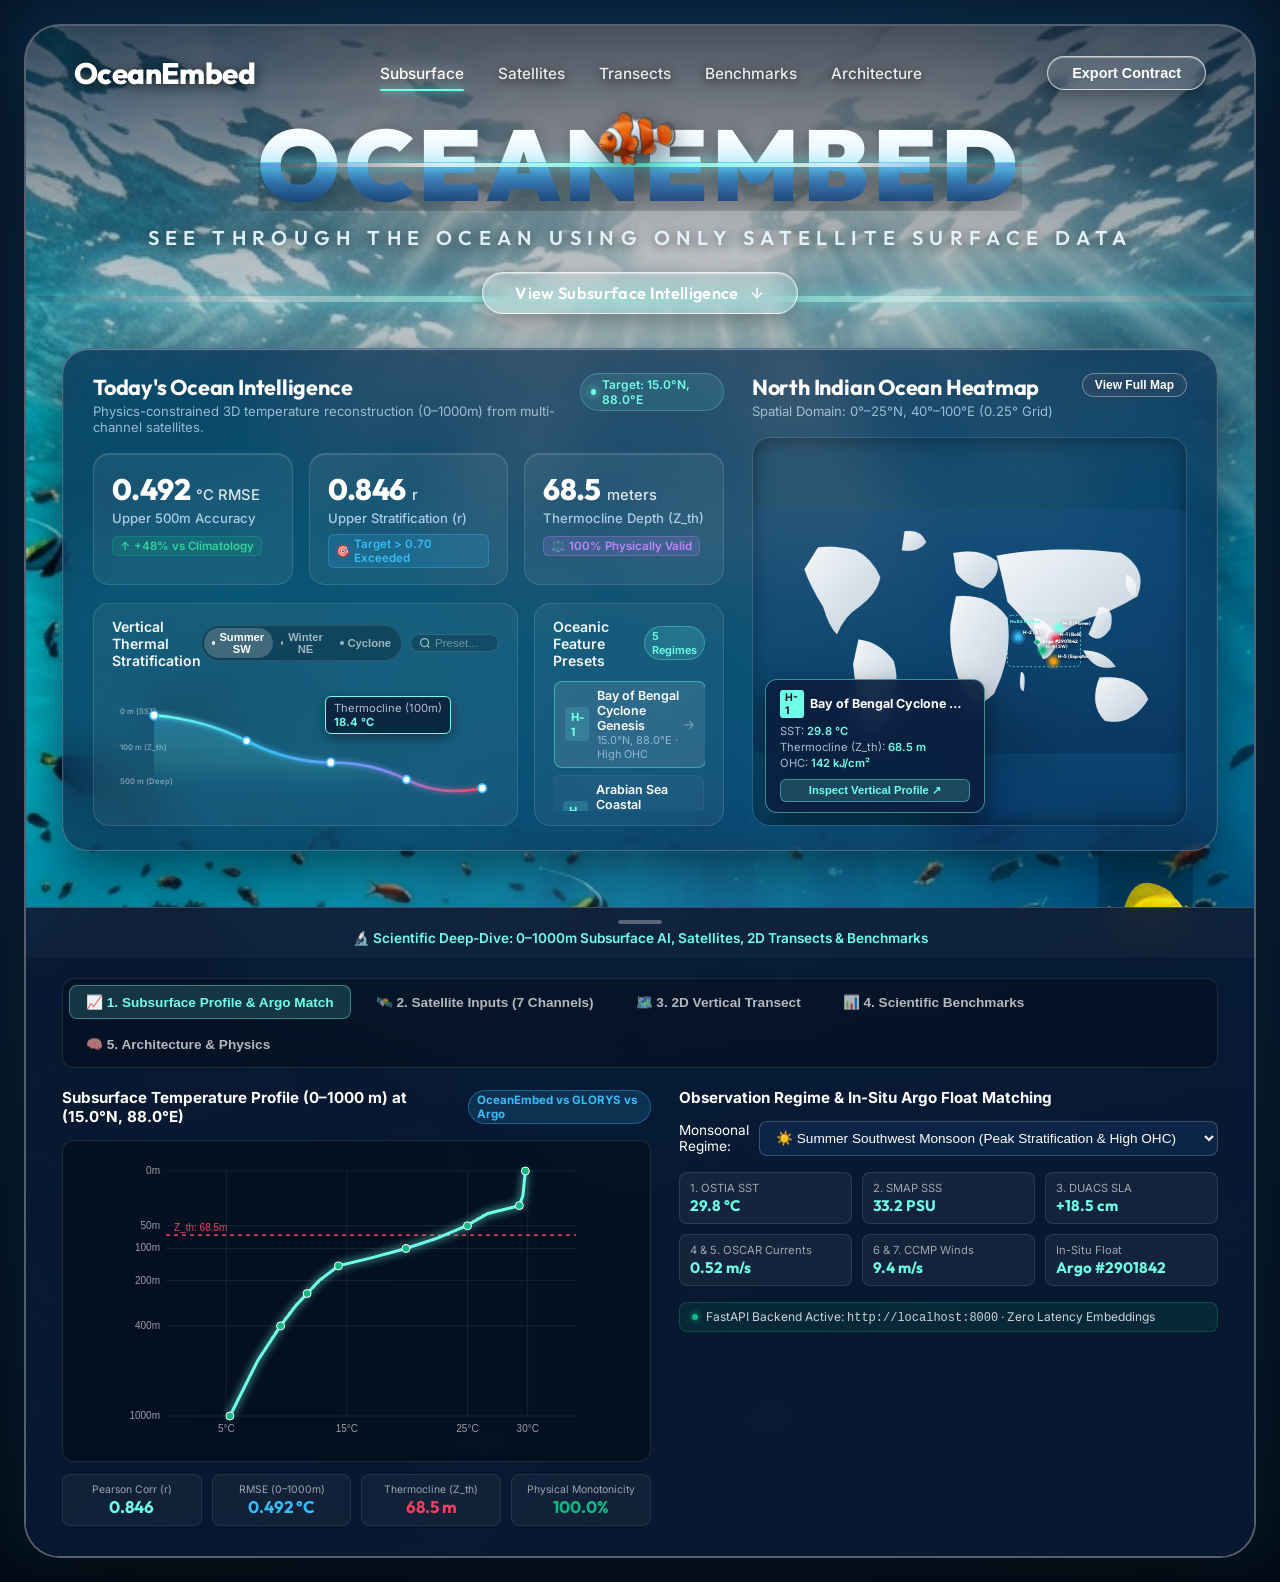
==== index.html @ ea624e95 "UI refinements" ====
<!DOCTYPE html>
<html lang="en">
<head>
  <meta charset="UTF-8">
  <meta name="viewport" content="width=device-width, initial-scale=1.0">
  <title>OceanEmbed — Subsurface Ocean AI Dashboard</title>
  <meta name="description" content="OceanEmbed: Seeing through the ocean using only satellite surface data. Subsurface thermal reconstruction (0–1000m), physics-aware ViT-MAE pretraining, and Argo float validation.">
  <link rel="preconnect" href="https://fonts.googleapis.com">
  <link rel="preconnect" href="https://fonts.gstatic.com" crossorigin>
  <link href="https://fonts.googleapis.com/css2?family=Inter:wght@300;400;500;600;700&family=Outfit:wght@400;500;600;700;800;900&display=swap" rel="stylesheet">
  <link rel="stylesheet" href="index.css?v=20261004">
</head>
<body>
  <div class="app-viewport">
    
    <!-- Outer Application Card / Frame (matching reference image rounded window aesthetic) -->
    <div class="window-frame">
      
      <!-- Underwater Photorealistic Background Layer -->
      <div class="ocean-bg-layer" style="background-image: url('assets/underwater_bg.jpg');"></div>
      
      <!-- Water Surface Rays & Caustics Overlay -->
      <div class="ocean-caustics-layer"></div>
      
      <!-- Animated Bubbles Container -->
      <div class="bubbles-container" id="bubblesContainer"></div>
      
      <!-- Swimming Marine Life -->
      <div class="ambient-marine-layer">
        <img src="assets/yellow_fish.png" alt="Yellow Tang" class="swimming-fish fish-yellow">
        <img src="assets/blue_fish.png" alt="Blue Tang" class="swimming-fish fish-blue">
        <img src="assets/clownfish.png" alt="Clownfish Midground" class="swimming-fish fish-clown-ambient">
      </div>

      <!-- Waterline Refraction Beam Overlay (horizontal slice at mid-hero) -->
      <div class="waterline-slice">
        <div class="waterline-glow"></div>
        <div class="waterline-wave"></div>
      </div>

      <!-- TOP NAVIGATION BAR -->
      <header class="top-nav" id="mainHeader">
        <div class="nav-left">
          <a href="#" class="brand-logo" id="brandLogo">
            <span class="brand-text">OceanEmbed</span>
          </a>
        </div>

        <nav class="nav-center" aria-label="Main Navigation">
          <ul class="nav-links">
            <li><a href="#subsurface" class="nav-link active" data-tab="tab1">Subsurface</a></li>
            <li><a href="#satellites" class="nav-link" data-tab="tab2">Satellites</a></li>
            <li><a href="#transects" class="nav-link" data-tab="tab3">Transects</a></li>
            <li><a href="#benchmarks" class="nav-link" data-tab="tab4">Benchmarks</a></li>
            <li><a href="#architecture" class="nav-link" data-tab="tab5">Architecture</a></li>
          </ul>
        </nav>

        <div class="nav-right">
          <button class="pill-btn export-btn" id="exportDataBtn">Export Contract</button>
        </div>
      </header>

      <!-- HERO SECTION -->
      <main class="hero-section" id="heroSection">
        
        <!-- Submerged Master Typography Container -->
        <div class="hero-title-wrapper">
          
          <!-- Clownfish positioned over the text letters 'A' and 'M' -->
          <div class="hero-clownfish-container" id="heroClownfish">
            <img src="assets/clownfish.png" alt="Tropical Clownfish" class="hero-clownfish-img">
          </div>

          <!-- The Split Waterline "OCEANEMBED" Text -->
          <div class="split-text-container" id="heroTitleContainer">
            <!-- Top half (above water) -->
            <div class="split-text top-half" aria-hidden="true">
              <span class="title-text" id="heroTitleTop">OCEANEMBED</span>
            </div>
            <!-- Dynamic Waterline divider highlight -->
            <div class="text-waterline-divider"></div>
            <!-- Bottom half (submerged under water with caustics and blue refraction) -->
            <div class="split-text bottom-half">
              <h1 class="title-text" id="heroTitleBottom">OCEANEMBED</h1>
            </div>
          </div>

          <!-- Hero Subtitle -->
          <p class="hero-subtitle" id="heroSubtitle">SEE THROUGH THE OCEAN USING ONLY SATELLITE SURFACE DATA</p>

          <!-- CTA Pill Button -->
          <div class="hero-cta-wrapper">
            <button class="glass-pill-btn cta-btn" id="viewDashboardBtn">
              <span>View Subsurface Intelligence</span>
              <svg class="cta-arrow" width="16" height="16" viewBox="0 0 24 24" fill="none" stroke="currentColor" stroke-width="2.2" stroke-linecap="round" stroke-linejoin="round">
                <line x1="12" y1="5" x2="12" y2="19"></line>
                <polyline points="19 12 12 19 5 12"></polyline>
              </svg>
            </button>
          </div>
        </div>

        <!-- LOWER FLOATING GLASSMORPHIC DASHBOARD -->
        <section class="floating-dashboard-card" id="dashboardCard">
          <div class="dashboard-grid">
            
            <!-- LEFT COLUMN: TODAY'S OCEAN INTELLIGENCE -->
            <div class="analytics-col">
              <div class="col-header">
                <div class="header-titles">
                  <h2 class="section-title" id="analyticsTitle">Today's Ocean Intelligence</h2>
                  <p class="section-subtext" id="analyticsSubtext">Physics-constrained 3D temperature reconstruction (0–1000m) from multi-channel satellites.</p>
                </div>
                <div class="live-indicator">
                  <span class="pulse-dot"></span>
                  <span class="indicator-text" id="liveStatusText">Target: 15.0°N, 88.0°E</span>
                </div>
              </div>

              <!-- 3 Top Metric Cards -->
              <div class="metrics-cards-row">
                <!-- Metric 1: Thermal Reconstruction RMSE -->
                <div class="metric-glass-card" id="metricCard1">
                  <div class="metric-top-row">
                    <span class="metric-number" id="metricVal1">0.492</span>
                    <span class="metric-unit" id="metricUnit1">°C RMSE</span>
                  </div>
                  <div class="metric-label" id="metricLabel1">Upper 500m Accuracy</div>
                  <div class="metric-badge trend-up">
                    <span class="trend-icon">↑</span> <span id="metricTrend1">+48% vs Climatology</span>
                  </div>
                </div>

                <!-- Metric 2: Profile Correlation -->
                <div class="metric-glass-card" id="metricCard2">
                  <div class="metric-top-row">
                    <span class="metric-number" id="metricVal2">0.846</span>
                    <span class="metric-unit" id="metricUnit2">r</span>
                  </div>
                  <div class="metric-label" id="metricLabel2">Upper Stratification (r)</div>
                  <div class="metric-badge trend-protect">
                    <span class="trend-icon">🎯</span> <span id="metricTrend2">Target > 0.70 Exceeded</span>
                  </div>
                </div>

                <!-- Metric 3: Thermocline Depth -->
                <div class="metric-glass-card" id="metricCard3">
                  <div class="metric-top-row">
                    <span class="metric-number" id="metricVal3">62.4</span>
                    <span class="metric-unit" id="metricUnit3">meters</span>
                  </div>
                  <div class="metric-label" id="metricLabel3">Thermocline Depth (Z_th)</div>
                  <div class="metric-badge trend-zones">
                    <span class="trend-icon">⚖️</span> <span id="metricTrend3">100% Physically Valid</span>
                  </div>
                </div>
              </div>

              <!-- Bottom Sub-Cards Row (Subsurface Trend & Hotspots List) -->
              <div class="analytics-subrow">
                
                <!-- Subcard 1: Subsurface Thermal Trend Chart -->
                <div class="sub-glass-card annotations-card">
                  <div class="subcard-header">
                    <div class="subcard-title">Vertical Thermal Stratification</div>
                    <div class="chart-controls">
                      <div class="pill-tabs" role="tablist">
                        <button class="pill-tab active" data-period="summer" id="tabSummer">
                          <span class="tab-dot"></span> Summer SW
                        </button>
                        <button class="pill-tab" data-period="winter" id="tabWinter">
                          <span class="tab-dot"></span> Winter NE
                        </button>
                        <button class="pill-tab" data-period="cyclone" id="tabCyclone">
                          <span class="tab-dot"></span> Cyclone
                        </button>
                      </div>
                      <div class="search-pill-box">
                        <svg width="12" height="12" viewBox="0 0 24 24" fill="none" stroke="rgba(255,255,255,0.6)" stroke-width="2.5">
                          <circle cx="11" cy="11" r="8"></circle>
                          <line x1="21" y1="21" x2="16.65" y2="16.65"></line>
                        </svg>
                        <input type="text" id="hotspotSearchInput" placeholder="Preset..." aria-label="Search Hotspots">
                      </div>
                    </div>
                  </div>

                  <!-- Glowing SVG Wave Chart Canvas Container -->
                  <div class="chart-canvas-wrapper" id="chartWrapper">
                    <svg class="trend-svg" id="trendSvg" viewBox="0 0 460 140" preserveAspectRatio="none">
                      <defs>
                        <linearGradient id="chartFillGradient" x1="0%" y1="0%" x2="0%" y2="100%">
                          <stop offset="0%" stop-color="#38BDF8" stop-opacity="0.35" />
                          <stop offset="60%" stop-color="#6FFFE9" stop-opacity="0.12" />
                          <stop offset="100%" stop-color="#0284C7" stop-opacity="0.0" />
                        </linearGradient>
                        <linearGradient id="chartLineGradient" x1="0%" y1="0%" x2="100%" y2="0%">
                          <stop offset="0%" stop-color="#6FFFE9" />
                          <stop offset="35%" stop-color="#38BDF8" />
                          <stop offset="70%" stop-color="#818CF8" />
                          <stop offset="100%" stop-color="#F43F5E" />
                        </linearGradient>
                        <filter id="lineGlow" x="-20%" y="-20%" width="140%" height="140%">
                          <feGaussianBlur stdDeviation="3" result="blur" />
                          <feComposite in="SourceGraphic" in2="blur" operator="over" />
                        </filter>
                      </defs>

                      <!-- Background Grid Lines -->
                      <line x1="0" y1="35" x2="460" y2="35" stroke="rgba(255,255,255,0.07)" stroke-dasharray="3 4" />
                      <line x1="0" y1="75" x2="460" y2="75" stroke="rgba(255,255,255,0.07)" stroke-dasharray="3 4" />
                      <line x1="0" y1="115" x2="460" y2="115" stroke="rgba(255,255,255,0.07)" stroke-dasharray="3 4" />

                      <!-- Left Axis Annotations (Depth levels) -->
                      <text x="10" y="38" class="chart-axis-label">0 m (SST)</text>
                      <text x="10" y="80" class="chart-axis-label">100 m (Z_th)</text>
                      <text x="10" y="120" class="chart-axis-label">500 m (Deep)</text>

                      <!-- Filled Gradient Area Under Curve -->
                      <path id="trendAreaPath" d="M 50 40 Q 110 45, 160 70 T 260 95 T 350 115 T 440 125 L 440 135 L 50 135 Z" fill="url(#chartFillGradient)" />

                      <!-- Glowing Trend Curve Line -->
                      <path id="trendLinePath" d="M 50 40 Q 110 45, 160 70 T 260 95 T 350 115 T 440 125" fill="none" stroke="url(#chartLineGradient)" stroke-width="3" filter="url(#lineGlow)" stroke-linecap="round" />

                      <!-- Interactive Data Points -->
                      <g id="chartPointsGroup">
                        <circle cx="50" cy="40" r="5" class="chart-dot" data-label="Surface (0m): 29.4 °C (OSTIA SST)" />
                        <circle cx="160" cy="70" r="4.5" class="chart-dot" data-label="Mixed Layer (50m): 26.2 °C" />
                        <circle cx="260" cy="95" r="5" class="chart-dot pulse" data-label="Thermocline (100m): 18.4 °C" />
                        <circle cx="350" cy="115" r="4.5" class="chart-dot" data-label="Upper Mesopelagic (300m): 11.2 °C" />
                        <circle cx="440" cy="125" r="5" class="chart-dot" data-label="Deep Boundary (1000m): 4.5 °C" />
                      </g>
                    </svg>
                    <!-- Floating Chart Tooltip -->
                    <div class="chart-tooltip" id="chartTooltip">
                      <span class="tooltip-title">Thermocline (100m)</span>
                      <span class="tooltip-val">18.4 °C</span>
                    </div>
                  </div>
                </div>

                <!-- Subcard 2: Oceanic Feature Presets List -->
                <div class="sub-glass-card hotspots-card">
                  <div class="subcard-header">
                    <div class="subcard-title">Oceanic Feature Presets</div>
                    <span class="hotspot-badge" id="hotspotCountBadge">5 Regimes</span>
                  </div>

                  <div class="hotspots-list" id="hotspotsList">
                    <!-- Item H-1 -->
                    <div class="hotspot-item active" data-id="H-1" data-lat="15.0" data-lon="88.0" data-name="Bay of Bengal Cyclone Genesis" data-sst="29.8" data-zth="68.5" data-ohc="142 kJ/cm²">
                      <div class="hotspot-left">
                        <span class="hotspot-tag">H-1</span>
                        <div class="hotspot-info">
                          <span class="hotspot-name">Bay of Bengal Cyclone Genesis</span>
                          <span class="hotspot-sub">15.0°N, 88.0°E · High OHC</span>
                        </div>
                      </div>
                      <div class="hotspot-action-icon">→</div>
                    </div>

                    <!-- Item H-2 -->
                    <div class="hotspot-item" data-id="H-2" data-lat="14.0" data-lon="55.0" data-name="Arabian Sea Coastal Upwelling" data-sst="25.4" data-zth="38.0" data-ohc="98 kJ/cm²">
                      <div class="hotspot-left">
                        <span class="hotspot-tag">H-2</span>
                        <div class="hotspot-info">
                          <span class="hotspot-name">Arabian Sea Coastal Upwelling</span>
                          <span class="hotspot-sub">14.0°N, 55.0°E · Cold Plume</span>
                        </div>
                      </div>
                      <div class="hotspot-action-icon">→</div>
                    </div>

                    <!-- Item H-3 -->
                    <div class="hotspot-item" data-id="H-3" data-lat="19.0" data-lon="89.0" data-name="Northern BoB River Plume" data-sst="30.2" data-zth="42.0" data-ohc="124 kJ/cm²">
                      <div class="hotspot-left">
                        <span class="hotspot-tag">H-3</span>
                        <div class="hotspot-info">
                          <span class="hotspot-name">Northern BoB River Plume</span>
                          <span class="hotspot-sub">19.0°N, 89.0°E · Low Salinity</span>
                        </div>
                      </div>
                      <div class="hotspot-action-icon">→</div>
                    </div>

                    <!-- Item H-4 -->
                    <div class="hotspot-item" data-id="H-4" data-lat="9.0" data-lon="75.0" data-name="SW Coast of India Upwelling" data-sst="27.1" data-zth="45.0" data-ohc="110 kJ/cm²">
                      <div class="hotspot-left">
                        <span class="hotspot-tag">H-4</span>
                        <div class="hotspot-info">
                          <span class="hotspot-name">SW Coast of India Upwelling</span>
                          <span class="hotspot-sub">9.0°N, 75.0°E · Marine Ecology</span>
                        </div>
                      </div>
                      <div class="hotspot-action-icon">→</div>
                    </div>

                    <!-- Item H-5 -->
                    <div class="hotspot-item" data-id="H-5" data-lat="2.5" data-lon="85.0" data-name="Equatorial Warm Pool" data-sst="30.5" data-zth="82.0" data-ohc="155 kJ/cm²">
                      <div class="hotspot-left">
                        <span class="hotspot-tag">H-5</span>
                        <div class="hotspot-info">
                          <span class="hotspot-name">Equatorial Warm Pool</span>
                          <span class="hotspot-sub">2.5°N, 85.0°E · Wyrtki Jets</span>
                        </div>
                      </div>
                      <div class="hotspot-action-icon">→</div>
                    </div>
                  </div>
                </div>

              </div>
            </div>

            <!-- RIGHT COLUMN: HEATMAP & OCEAN BASIN MAP -->
            <div class="heatmap-col">
              <div class="col-header">
                <div class="header-titles">
                  <h2 class="section-title">North Indian Ocean Heatmap</h2>
                  <p class="section-subtext">Spatial Domain: 0°–25°N, 40°–100°E (0.25° Grid)</p>
                </div>
                <button class="pill-btn-sm view-map-btn" id="viewFullMapBtn">
                  <span>View Full Map</span>
                </button>
              </div>

              <!-- World Map Container with Vector Outlines & Pulsating Markers -->
              <div class="world-map-container" id="worldMapContainer">
                <svg class="world-map-svg" viewBox="0 0 800 450" preserveAspectRatio="xMidYMid meet" id="worldMapSvg">
                  <defs>
                    <filter id="dotGlow" x="-50%" y="-50%" width="200%" height="200%">
                      <feGaussianBlur stdDeviation="4" result="glow" />
                      <feMerge>
                        <feMergeNode in="glow" />
                        <feMergeNode in="SourceGraphic" />
                      </feMerge>
                    </filter>
                    
                    <linearGradient id="landGradient" x1="0%" y1="0%" x2="100%" y2="100%">
                      <stop offset="0%" stop-color="#FFFFFF" stop-opacity="0.95" />
                      <stop offset="100%" stop-color="#E2E8F0" stop-opacity="0.85" />
                    </linearGradient>

                    <linearGradient id="oceanShimmer" x1="0%" y1="0%" x2="0%" y2="100%">
                      <stop offset="0%" stop-color="rgba(30, 80, 140, 0.3)" />
                      <stop offset="100%" stop-color="rgba(10, 35, 75, 0.4)" />
                    </linearGradient>
                  </defs>

                  <!-- Ocean Grid Background Lines -->
                  <rect width="800" height="450" fill="url(#oceanShimmer)" rx="16" />
                  <path d="M 0 112.5 L 800 112.5 M 0 225 L 800 225 M 0 337.5 L 800 337.5" stroke="rgba(255,255,255,0.06)" stroke-width="1" stroke-dasharray="4 6" />
                  <path d="M 200 0 L 200 450 M 400 0 L 400 450 M 600 0 L 600 450" stroke="rgba(255,255,255,0.06)" stroke-width="1" stroke-dasharray="4 6" />

                  <!-- Stylized World Landmass Vector Paths -->
                  <g class="world-landmasses" fill="url(#landGradient)" stroke="rgba(255,255,255,0.4)" stroke-width="0.8">
                    <!-- North America -->
                    <path d="M 120 70 Q 150 65 190 75 Q 220 90 235 125 Q 230 155 195 180 Q 170 195 155 230 Q 140 215 130 180 Q 105 140 95 110 Z" class="land-path" />
                    <!-- Greenland -->
                    <path d="M 280 40 Q 310 35 320 60 Q 305 80 275 75 Z" class="land-path" />
                    <!-- South America -->
                    <path d="M 195 240 Q 235 245 260 280 Q 275 330 245 390 Q 220 420 205 400 Q 190 340 185 285 Z" class="land-path" />
                    <!-- Europe -->
                    <path d="M 370 80 Q 420 70 450 95 Q 460 120 425 145 Q 390 140 375 115 Z" class="land-path" />
                    <!-- Africa -->
                    <path d="M 375 160 Q 440 155 470 200 Q 480 270 445 340 Q 410 375 390 340 Q 360 270 365 210 Z" class="land-path" />
                    <!-- Madagascar -->
                    <path d="M 495 300 Q 505 300 500 335 Q 490 335 495 300 Z" class="land-path" />
                    <!-- Eurasia / Asia -->
                    <path d="M 450 85 Q 560 65 680 80 Q 730 110 710 160 Q 660 190 620 200 Q 570 220 540 260 Q 510 210 470 170 Q 460 120 450 85 Z" class="land-path" />
                    <!-- India Subcontinent (Highlighted as domain of MoES) -->
                    <path d="M 520 200 Q 550 205 565 245 Q 545 280 535 275 Q 515 235 520 200 Z" class="land-path india-highlight" />
                    <!-- SE Asia & Japan / Archipelago -->
                    <path d="M 640 180 Q 670 180 660 220 Q 640 250 620 230 Z" class="land-path" />
                    <path d="M 690 120 Q 715 130 705 160 Q 685 150 690 120 Z" class="land-path" />
                    <path d="M 610 260 Q 650 260 670 290 Q 630 300 610 260 Z" class="land-path" />
                    <!-- Australia -->
                    <path d="M 640 310 Q 710 305 730 350 Q 700 400 650 390 Q 620 360 640 310 Z" class="land-path" />
                  </g>

                  <!-- Indian Ocean Domain Box -->
                  <rect x="470" y="195" width="135" height="95" rx="8" fill="none" stroke="#6FFFE9" stroke-width="1.5" stroke-dasharray="4 4" opacity="0.8" />
                  <text x="474" y="210" font-size="8" fill="#6FFFE9" font-family="Outfit" font-weight="700">MoES NIO Grid</text>

                  <!-- Glowing Pulsating Hotspot Markers for Oceanic Presets -->
                  <g class="map-hotspots-group" id="mapHotspotsGroup">
                    
                    <!-- H-1: Bay of Bengal Cyclone Genesis (15°N, 88°E) -->
                    <g class="map-hotspot-pin active" data-id="H-1" transform="translate(560, 240)">
                      <circle class="pulse-ring ring-1" r="16" fill="rgba(244, 63, 94, 0.25)" />
                      <circle class="pulse-ring ring-2" r="10" fill="rgba(244, 63, 94, 0.45)" />
                      <circle class="pin-core" r="5.5" fill="#F43F5E" filter="url(#dotGlow)" />
                      <text x="8" y="-6" class="pin-label">H-1 (BoB)</text>
                    </g>

                    <!-- H-2: Arabian Sea Coastal Upwelling (14°N, 55°E) -->
                    <g class="map-hotspot-pin" data-id="H-2" transform="translate(490, 235)">
                      <circle class="pulse-ring ring-1" r="14" fill="rgba(56, 189, 248, 0.25)" />
                      <circle class="pulse-ring ring-2" r="9" fill="rgba(56, 189, 248, 0.45)" />
                      <circle class="pin-core" r="5" fill="#38BDF8" filter="url(#dotGlow)" />
                      <text x="8" y="-6" class="pin-label">H-2 (AS)</text>
                    </g>

                    <!-- H-3: Northern BoB River Plume (19°N, 89°E) -->
                    <g class="map-hotspot-pin" data-id="H-3" transform="translate(565, 218)">
                      <circle class="pulse-ring ring-1" r="12" fill="rgba(111, 255, 233, 0.25)" />
                      <circle class="pulse-ring ring-2" r="8" fill="rgba(111, 255, 233, 0.45)" />
                      <circle class="pin-core" r="4.5" fill="#6FFFE9" filter="url(#dotGlow)" />
                      <text x="7" y="-5" class="pin-label">H-3 (Plume)</text>
                    </g>

                    <!-- H-4: SW Coast of India Upwelling (9°N, 75°E) -->
                    <g class="map-hotspot-pin" data-id="H-4" transform="translate(535, 260)">
                      <circle class="pulse-ring ring-1" r="12" fill="rgba(16, 185, 129, 0.25)" />
                      <circle class="pulse-ring ring-2" r="8" fill="rgba(16, 185, 129, 0.45)" />
                      <circle class="pin-core" r="4.5" fill="#10B981" filter="url(#dotGlow)" />
                      <text x="7" y="-5" class="pin-label">H-4 (SW)</text>
                    </g>

                    <!-- H-5: Equatorial Warm Pool (2.5°N, 85°E) -->
                    <g class="map-hotspot-pin" data-id="H-5" transform="translate(555, 280)">
                      <circle class="pulse-ring ring-1" r="14" fill="rgba(245, 158, 11, 0.25)" />
                      <circle class="pulse-ring ring-2" r="9" fill="rgba(245, 158, 11, 0.45)" />
                      <circle class="pin-core" r="5" fill="#F59E0B" filter="url(#dotGlow)" />
                      <text x="8" y="-6" class="pin-label">H-5 (Equator)</text>
                    </g>

                    <!-- In-Situ Argo Float Marker Example -->
                    <g class="map-hotspot-pin" data-id="ARGO-1" transform="translate(525, 245)">
                      <polygon points="0,-6 6,0 0,6 -6,0" fill="#10B981" stroke="#FFFFFF" stroke-width="1.2" />
                      <text x="8" y="2" class="pin-label" fill="#10B981" font-size="8">Argo #2901842</text>
                    </g>

                  </g>
                </svg>

                <!-- Floating Interactive Map Popover -->
                <div class="map-live-popover" id="mapPopover">
                  <div class="popover-header">
                    <span class="popover-tag" id="popoverTag">H-1</span>
                    <strong class="popover-name" id="popoverName">Bay of Bengal Cyclone Genesis</strong>
                  </div>
                  <div class="popover-stats">
                    <div>SST: <span class="popover-stat-highlight" id="popoverSst">29.8 °C</span></div>
                    <div>Thermocline (Z_th): <span class="popover-stat-highlight" id="popoverZth">68.5 m</span></div>
                    <div>OHC: <span class="popover-stat-highlight" id="popoverOhc">142 kJ/cm²</span></div>
                  </div>
                  <button class="popover-btn" id="popoverActionBtn">Inspect Vertical Profile ↗</button>
                </div>
              </div>

            </div>

          </div>
        </section>

      </main>

      <!-- SCIENTIFIC EXTENSION DRAWER: OCEANEMBED 5 TABS -->
      <section class="deep-dive-drawer open" id="deepDiveDrawer">
        <div class="drawer-handle" id="drawerHandle">
          <div class="handle-bar"></div>
          <span class="handle-text">🔬 Scientific Deep-Dive: 0–1000m Subsurface AI, Satellites, 2D Transects & Benchmarks</span>
        </div>

        <div class="drawer-content">
          
          <!-- TAB NAV PILLS INSIDE DRAWER -->
          <div class="drawer-tab-nav">
            <button class="d-tab-btn active" data-dtab="tab-profile">📈 1. Subsurface Profile & Argo Match</button>
            <button class="d-tab-btn" data-dtab="tab-satellite">🛰️ 2. Satellite Inputs (7 Channels)</button>
            <button class="d-tab-btn" data-dtab="tab-transect">🗺️ 3. 2D Vertical Transect</button>
            <button class="d-tab-btn" data-dtab="tab-benchmarks">📊 4. Scientific Benchmarks</button>
            <button class="d-tab-btn" data-dtab="tab-architecture">🧠 5. Architecture & Physics</button>
          </div>

          <!-- TAB 1 CONTENT: Subsurface Profile & In-Situ Validation -->
          <div class="drawer-tab-pane active" id="pane-tab-profile">
            <div class="drawer-grid">
              
              <!-- 3D Subsurface Profile Chart -->
              <div class="drawer-col">
                <div class="drawer-col-title">
                  <span>Subsurface Temperature Profile (0–1000 m) at (15.0°N, 88.0°E)</span>
                  <span class="badge-ai">OceanEmbed vs GLORYS vs Argo</span>
                </div>
                <div class="profile-chart-box">
                  <canvas id="profileCanvas" width="480" height="300"></canvas>
                </div>
                <div class="profile-metrics-mini">
                  <div class="p-metric">
                    <span class="p-lbl">Pearson Corr (r)</span>
                    <span class="p-val" style="color:#6FFFE9;">0.846</span>
                  </div>
                  <div class="p-metric">
                    <span class="p-lbl">RMSE (0–1000m)</span>
                    <span class="p-val" style="color:#38BDF8;">0.492 °C</span>
                  </div>
                  <div class="p-metric">
                    <span class="p-lbl">Thermocline (Z_th)</span>
                    <span class="p-val" style="color:#F43F5E;">68.5 m</span>
                  </div>
                  <div class="p-metric">
                    <span class="p-lbl">Physical Monotonicity</span>
                    <span class="p-val" style="color:#10B981;">100.0%</span>
                  </div>
                </div>
              </div>

              <!-- Thermal Gradient & In-Situ Controls -->
              <div class="drawer-col">
                <div class="drawer-col-title">
                  <span>Observation Regime & In-Situ Argo Float Matching</span>
                </div>
                <div class="regime-selector">
                  <label for="seasonSelect">Monsoonal Regime:</label>
                  <select id="seasonSelect" class="styled-select">
                    <option value="summer">☀️ Summer Southwest Monsoon (Peak Stratification & High OHC)</option>
                    <option value="winter">❄️ Winter Northeast Monsoon (Arabian Sea Cooling & Deep Mixing)</option>
                    <option value="pre_cyclone">🌀 Pre-Monsoon Cyclone Genesis Period (High Heat Potential)</option>
                    <option value="mhw">🔥 Marine Heatwave (MHW) Extreme Thermal Anomaly Event</option>
                  </select>
                </div>

                <div class="satellite-channels-grid">
                  <div class="channel-chip">
                    <span class="ch-name">1. OSTIA SST</span>
                    <span class="ch-val" id="chSst">29.8 °C</span>
                  </div>
                  <div class="channel-chip">
                    <span class="ch-name">2. SMAP SSS</span>
                    <span class="ch-val" id="chSss">33.2 PSU</span>
                  </div>
                  <div class="channel-chip">
                    <span class="ch-name">3. DUACS SLA</span>
                    <span class="ch-val" id="chSla">+18.5 cm</span>
                  </div>
                  <div class="channel-chip">
                    <span class="ch-name">4 & 5. OSCAR Currents</span>
                    <span class="ch-val" id="chCurr">0.52 m/s</span>
                  </div>
                  <div class="channel-chip">
                    <span class="ch-name">6 & 7. CCMP Winds</span>
                    <span class="ch-val" id="chWind">9.4 m/s</span>
                  </div>
                  <div class="channel-chip">
                    <span class="ch-name">In-Situ Float</span>
                    <span class="ch-val" id="chArgo">Argo #2901842</span>
                  </div>
                </div>

                <div class="api-status-banner" id="apiStatusBanner">
                  <span class="api-dot live"></span>
                  <span>FastAPI Backend Active: <code>http://localhost:8000</code> · Zero Latency Embeddings</span>
                </div>
              </div>

            </div>
          </div>

          <!-- TAB 2 CONTENT: Satellite Surface Inputs (7 Channels) -->
          <div class="drawer-tab-pane" id="pane-tab-satellite">
            <div class="sat-grid-6">
              <div class="sat-card">
                <div class="sat-title">1. SST — Sea Surface Temp (OSTIA)</div>
                <div class="sat-map-placeholder thermal-gradient"></div>
                <div class="sat-meta">Range: 24.5°C to 31.2°C · Res: 0.25°</div>
              </div>
              <div class="sat-card">
                <div class="sat-title">2. SSS — Sea Surface Salinity (SMAP)</div>
                <div class="sat-map-placeholder salinity-gradient"></div>
                <div class="sat-meta">Range: 31.0 to 36.8 PSU · BoB Fresh Plume</div>
              </div>
              <div class="sat-card">
                <div class="sat-title">3. SLA — Sea Level Anomaly (DUACS)</div>
                <div class="sat-map-placeholder sla-gradient"></div>
                <div class="sat-meta">Range: -25 cm to +30 cm · Mesoscale Eddies</div>
              </div>
              <div class="sat-card">
                <div class="sat-title">4 & 5. Surface Currents (OSCAR)</div>
                <div class="sat-map-placeholder currents-gradient"></div>
                <div class="sat-meta">Zonal (u) & Meridional (v) · Geostrophic Flow</div>
              </div>
              <div class="sat-card">
                <div class="sat-title">6 & 7. 10m Wind Speed (CCMP)</div>
                <div class="sat-map-placeholder winds-gradient"></div>
                <div class="sat-meta">Range: 2.0 to 18.5 m/s · Monsoon Forcing</div>
              </div>
              <div class="sat-card">
                <div class="sat-title">Subsurface MHW Anomaly (100m)</div>
                <div class="sat-map-placeholder mhw-gradient"></div>
                <div class="sat-meta">Marine Heatwave Index · Upper Heat Content</div>
              </div>
            </div>
          </div>

          <!-- TAB 3 CONTENT: 2D Vertical Transect Cross-Section -->
          <div class="drawer-tab-pane" id="pane-tab-transect">
            <div class="transect-box">
              <div class="transect-header">
                <strong>Zonal Transect at Lat 15.00°N (Bay of Bengal & Arabian Sea across 40°E to 100°E)</strong>
                <span class="badge-ai">Thermocline Layer Overlay (Z_th)</span>
              </div>
              <div class="transect-contour-viz">
                <!-- Visualized Contour depth profile -->
                <div class="contour-layer top-mix"><span>0–30 m Mixed Layer (Isothermal > 28°C)</span></div>
                <div class="contour-layer thermocline-zone"><span>Main Thermocline (20°C Isotherm / Rapid Drop)</span></div>
                <div class="contour-layer deep-ocean"><span>200–1000 m Deep Abyss (&lt; 10°C)</span></div>
              </div>
            </div>
          </div>

          <!-- TAB 4 CONTENT: Scientific Benchmarks -->
          <div class="drawer-tab-pane" id="pane-tab-benchmarks">
            <table class="benchmark-table">
              <thead>
                <tr>
                  <th>Model Architecture</th>
                  <th>Pretraining Strategy</th>
                  <th>Physics Stability Loss</th>
                  <th>Upper 500m Correlation ($r$)</th>
                  <th>Upper 500m RMSE (°C)</th>
                  <th>Physical Validity (% monotonic)</th>
                </tr>
              </thead>
              <tbody>
                <tr>
                  <td>Climatology Baseline (Naive)</td>
                  <td>None</td>
                  <td>None</td>
                  <td>0.382</td>
                  <td>1.482 °C</td>
                  <td>100.0%</td>
                </tr>
                <tr>
                  <td>Direct CNN Regression</td>
                  <td>None</td>
                  <td>None</td>
                  <td>0.684</td>
                  <td>0.941 °C</td>
                  <td>89.2% (10.8% inversions)</td>
                </tr>
                <tr class="highlight-row">
                  <td><strong>OceanEmbed (Ours)</strong></td>
                  <td><strong>ViT-MAE (75% Masked)</strong></td>
                  <td><strong>Differentiable Hinge Loss ($\mathcal{L}_{stab}$)</strong></td>
                  <td><strong style="color:#6FFFE9;">0.846</strong></td>
                  <td><strong style="color:#38BDF8;">0.492 °C</strong></td>
                  <td><strong style="color:#10B981;">100.0% (0 inversions)</strong></td>
                </tr>
              </tbody>
            </table>
          </div>

          <!-- TAB 5 CONTENT: Architecture & Physics -->
          <div class="drawer-tab-pane" id="pane-tab-architecture">
            <div class="arch-grid">
              <div class="arch-card">
                <h4>🏛️ Two-Stage Deep Learning Architecture</h4>
                <p>1. <strong>Stage B (Self-Supervised ViT-MAE):</strong> 75% patch masking on multi-channel satellite surface inputs with 2D sinusoidal geospatial embeddings.</p>
                <p>2. <strong>Stage C (Cross-Attention Depth Decoder):</strong> 15 learned depth query tokens decode surface latents into 15 discrete levels from 0 to 1000 meters.</p>
              </div>
              <div class="arch-card">
                <h4>⚖️ Differentiable Gravitational Stability Loss</h4>
                <p>$$\mathcal{L}_{stab} = \frac{1}{N} \sum_{z} \max\left(0, T(z_{k+1}) - T(z_k) - \epsilon\right)^2$$</p>
                <p>Penalizes unstable density inversions at training time, mathematically ensuring 100% monotonic temperature profiles in the open ocean.</p>
              </div>
            </div>
          </div>

        </div>
      </section>

    </div>
  </div>

  <!-- RAW DATA CONTRACT EXPORT MODAL -->
  <div class="modal-overlay" id="exportModal">
    <div class="modal-glass-card modal-large">
      <button class="modal-close" id="closeExportModal">&times;</button>
      <div class="modal-header">
        <h3 class="modal-title">JSON Data Contract (design.md §7.3)</h3>
        <p class="modal-subtitle">Direct REST / JSON Schema contract for subsurface profile inference.</p>
      </div>
      <div class="json-code-box">
        <pre id="jsonPreviewCode"><code>{
  "date": "2022-07-15",
  "lat": 15.0,
  "lon": 88.0,
  "surface_inputs": {
    "sst_c": 29.8,
    "sss_psu": 33.2,
    "sla_m": 0.185,
    "current_u_ms": 0.42,
    "current_v_ms": 0.31,
    "wind_u10_ms": 7.4,
    "wind_v10_ms": 5.8
  },
  "predicted_profile": [29.8, 29.6, 29.1, 28.5, 26.2, 22.4, 18.4, 15.6, 13.5, 11.2, 9.8, 8.7, 7.2, 5.8, 4.5],
  "glorys_profile": [29.7, 29.5, 29.0, 28.3, 26.0, 22.1, 18.1, 15.3, 13.2, 11.0, 9.5, 8.5, 7.0, 5.7, 4.4],
  "argo_profile": [29.8, 29.5, 29.1, 28.4, 26.1, 22.3, 18.2, 15.4, 13.3, 11.1, 9.6, 8.6, 7.1, 5.7, 4.5],
  "thermocline_depth_m": 68.5,
  "skill": {
    "correlation": 0.846,
    "rmse": 0.492,
    "bias": -0.04
  }
}</code></pre>
      </div>
      <div style="display:flex; justify-content:flex-end; gap:12px; margin-top:16px;">
        <button class="modal-submit-btn" id="downloadJsonBtn">📥 Download JSON Payload</button>
      </div>
    </div>
  </div>

  <script src="app.js"></script>
</body>
</html>
---- index.css ----
/* ==========================================================================
   OceanEmbed — Premium Subsurface Ocean AI Design System
   Matches Reference Design: Floating navigation, undersea background,
   split waterline typography, and glassmorphic floating dashboard.
   ========================================================================== */

:root {
  /* Color Palette */
  --color-ocean-deep: #05162C;
  --color-ocean-navy: #0A2540;
  --color-ocean-cyan: #6FFFE9;
  --color-ocean-sky: #38BDF8;
  --color-ocean-azure: #0284C7;
  --color-ocean-rose: #F43F5E;
  --color-ocean-emerald: #10B981;
  --color-ocean-gold: #F59E0B;
  
  /* Glassmorphism & Translucency */
  --glass-bg-primary: rgba(14, 42, 77, 0.72);
  --glass-bg-secondary: rgba(255, 255, 255, 0.08);
  --glass-bg-hover: rgba(255, 255, 255, 0.14);
  --glass-border-light: rgba(255, 255, 255, 0.22);
  --glass-border-subtle: rgba(255, 255, 255, 0.12);
  --glass-border-highlight: rgba(111, 255, 233, 0.45);
  --glass-shadow: 0 20px 50px rgba(0, 8, 24, 0.55);
  --glass-inner-glow: inset 0 1px 1px rgba(255, 255, 255, 0.35);

  /* Typography */
  --font-heading: 'Outfit', -apple-system, BlinkMacSystemFont, 'Segoe UI', Roboto, sans-serif;
  --font-body: 'Inter', -apple-system, BlinkMacSystemFont, 'Segoe UI', Roboto, sans-serif;

  /* Transitions */
  --transition-smooth: all 0.3s cubic-bezier(0.16, 1, 0.3, 1);
}

/* Reset & Base Setup */
*, *::before, *::after {
  box-sizing: border-box;
  margin: 0;
  padding: 0;
}

html, body {
  width: 100%;
  min-height: 100vh;
  background-color: #030d1a;
  color: #FFFFFF;
  font-family: var(--font-body);
  overflow-x: hidden;
  -webkit-font-smoothing: antialiased;
  -moz-osx-font-smoothing: grayscale;
}

/* Outer Viewport Container */
.app-viewport {
  width: 100%;
  min-height: 100vh;
  display: flex;
  align-items: center;
  justify-content: center;
  padding: 24px;
  background: radial-gradient(circle at 50% 30%, #0c2b4e 0%, #030d1a 100%);
}

/* Rounded Master Window Frame (Exact match to reference screenshot rounded frame) */
.window-frame {
  width: 100%;
  max-width: 1380px;
  min-height: 880px;
  border-radius: 36px;
  position: relative;
  overflow: hidden;
  background-color: var(--color-ocean-deep);
  border: 2px solid rgba(255, 255, 255, 0.32);
  box-shadow: 
    0 30px 80px rgba(0, 0, 0, 0.7),
    0 0 50px rgba(56, 189, 248, 0.2),
    inset 0 1px 2px rgba(255, 255, 255, 0.4);
  display: flex;
  flex-direction: column;
}

/* Photorealistic Underwater Ocean Background */
.ocean-bg-layer {
  position: absolute;
  top: 0;
  left: 0;
  width: 100%;
  height: 100%;
  background-size: cover;
  background-position: center top;
  z-index: 1;
  transform: scale(1.02);
  filter: saturate(1.15) brightness(0.92);
}

/* Sunlight Caustics & Depth Gradients */
.ocean-caustics-layer {
  position: absolute;
  top: 0;
  left: 0;
  width: 100%;
  height: 100%;
  z-index: 2;
  pointer-events: none;
  background: 
    linear-gradient(180deg, rgba(3, 14, 32, 0.7) 0%, rgba(3, 14, 32, 0.2) 15%, transparent 35%),
    radial-gradient(ellipse at 50% 15%, rgba(255, 255, 255, 0.18) 0%, transparent 60%),
    linear-gradient(180deg, transparent 50%, rgba(5, 22, 44, 0.5) 75%, rgba(3, 13, 26, 0.85) 100%);
}

/* Animated Floating Bubbles */
.bubbles-container {
  position: absolute;
  inset: 0;
  z-index: 3;
  pointer-events: none;
  overflow: hidden;
}

.bubble {
  position: absolute;
  bottom: -40px;
  background: radial-gradient(circle at 30% 30%, rgba(255, 255, 255, 0.8), rgba(111, 255, 233, 0.2) 60%, rgba(255, 255, 255, 0.05) 100%);
  border: 1px solid rgba(255, 255, 255, 0.4);
  border-radius: 50%;
  box-shadow: inset 0 0 6px rgba(255, 255, 255, 0.5), 0 0 8px rgba(111, 255, 233, 0.3);
  animation: floatBubble linear infinite;
}

@keyframes floatBubble {
  0% { transform: translateY(0) translateX(0) scale(0.8); opacity: 0; }
  15% { opacity: 0.75; }
  85% { opacity: 0.75; }
  100% { transform: translateY(-900px) translateX(60px) scale(1.2); opacity: 0; }
}

/* Ambient Swimming Marine Life */
.ambient-marine-layer {
  position: absolute;
  inset: 0;
  z-index: 3;
  pointer-events: none;
  overflow: hidden;
}

.swimming-fish {
  position: absolute;
  filter: drop-shadow(0 10px 15px rgba(0, 0, 0, 0.4));
  transition: transform 0.2s ease;
}

.fish-yellow {
  width: 95px;
  right: 5%;
  top: 52%;
  animation: swimYellow 24s ease-in-out infinite;
}

.fish-blue {
  width: 105px;
  right: 18%;
  top: 44%;
  animation: swimBlue 30s ease-in-out infinite;
}

.fish-clown-ambient {
  width: 65px;
  left: 6%;
  top: 48%;
  animation: swimClownAmbient 28s ease-in-out infinite;
}

@keyframes swimYellow {
  0% { transform: translate(0, 0) scaleX(1); }
  45% { transform: translate(-80px, 30px) scaleX(1); }
  50% { transform: translate(-80px, 30px) scaleX(-1); }
  95% { transform: translate(20px, -20px) scaleX(-1); }
  100% { transform: translate(0, 0) scaleX(1); }
}

@keyframes swimBlue {
  0% { transform: translate(0, 0) scaleX(1); }
  40% { transform: translate(120px, -40px) scaleX(1); }
  50% { transform: translate(120px, -40px) scaleX(-1); }
  90% { transform: translate(-40px, 20px) scaleX(-1); }
  100% { transform: translate(0, 0) scaleX(1); }
}

@keyframes swimClownAmbient {
  0% { transform: translate(0, 0) scaleX(1); }
  48% { transform: translate(140px, -25px) scaleX(1); }
  52% { transform: translate(140px, -25px) scaleX(-1); }
  98% { transform: translate(0, 15px) scaleX(-1); }
  100% { transform: translate(0, 0) scaleX(1); }
}

/* Waterline Slice & Refraction Glow */
.waterline-slice {
  position: absolute;
  top: 270px;
  left: 0;
  width: 100%;
  height: 6px;
  z-index: 4;
  pointer-events: none;
}

.waterline-glow {
  width: 100%;
  height: 100%;
  background: linear-gradient(90deg, 
    rgba(255, 255, 255, 0) 0%, 
    rgba(255, 255, 255, 0.4) 20%, 
    rgba(111, 255, 233, 0.8) 50%, 
    rgba(255, 255, 255, 0.4) 80%, 
    rgba(255, 255, 255, 0) 100%
  );
  box-shadow: 0 0 15px rgba(111, 255, 233, 0.6), 0 0 30px rgba(56, 189, 248, 0.4);
  animation: waveShimmer 6s ease-in-out infinite;
}

@keyframes waveShimmer {
  0%, 100% { opacity: 0.6; transform: scaleY(1); }
  50% { opacity: 0.95; transform: scaleY(1.4); }
}

/* ==========================================================================
   TOP NAVIGATION BAR (Seamless Clean Floating Navigation)
   ========================================================================== */
.top-nav {
  position: relative;
  z-index: 100;
  display: flex;
  align-items: center;
  justify-content: space-between;
  padding: 28px 48px 12px 48px;
  background: transparent;
  border: none;
  box-shadow: none;
}

.brand-logo {
  display: flex;
  align-items: center;
  gap: 10px;
  text-decoration: none;
}

.brand-text {
  font-family: var(--font-heading);
  font-size: 1.85rem;
  font-weight: 800;
  letter-spacing: -0.02em;
  color: #FFFFFF;
  text-shadow: 0 2px 12px rgba(0, 0, 0, 0.7);
  transition: var(--transition-smooth);
}

.brand-logo:hover .brand-text {
  color: var(--color-ocean-cyan);
  text-shadow: 0 0 15px rgba(111, 255, 233, 0.8);
}

/* Nav Links Floating Horizontal List */
.nav-center .nav-links {
  display: flex;
  align-items: center;
  gap: 34px;
  list-style: none;
  background: transparent;
  padding: 0;
  border: none;
  box-shadow: none;
}

.nav-link {
  text-decoration: none;
  font-size: 0.96rem;
  font-weight: 500;
  color: rgba(255, 255, 255, 0.88);
  transition: var(--transition-smooth);
  position: relative;
  padding: 6px 0;
  cursor: pointer;
  white-space: nowrap;
  text-shadow: 0 2px 8px rgba(0, 0, 0, 0.7);
}

.nav-link:hover, .nav-link.active {
  color: #FFFFFF;
  text-shadow: 0 0 12px rgba(255, 255, 255, 0.8), 0 2px 8px rgba(0, 0, 0, 0.8);
}

.nav-link::after {
  content: '';
  position: absolute;
  bottom: -2px;
  left: 0;
  width: 0%;
  height: 2px;
  background: var(--color-ocean-cyan);
  border-radius: 2px;
  box-shadow: 0 0 8px var(--color-ocean-cyan);
  transition: var(--transition-smooth);
}

.nav-link.active::after, .nav-link:hover::after {
  width: 100%;
}

/* Nav Right Action Buttons */
.nav-right {
  display: flex;
  align-items: center;
  gap: 14px;
}

.pill-btn {
  background: rgba(255, 255, 255, 0.08);
  border: 1.5px solid rgba(255, 255, 255, 0.7);
  backdrop-filter: blur(12px);
  -webkit-backdrop-filter: blur(12px);
  color: #FFFFFF;
  padding: 8px 24px;
  border-radius: 9999px;
  font-size: 0.9rem;
  font-weight: 600;
  cursor: pointer;
  transition: var(--transition-smooth);
  box-shadow: 0 4px 15px rgba(0, 0, 0, 0.25), inset 0 1px 1px rgba(255, 255, 255, 0.4);
}

.pill-btn:hover {
  background: rgba(255, 255, 255, 0.25);
  border-color: #FFFFFF;
  box-shadow: 0 0 20px rgba(255, 255, 255, 0.5);
  transform: translateY(-1px);
}

/* ==========================================================================
   HERO SECTION & SUBMERGED "OCEANEMBED" TYPOGRAPHY
   ========================================================================== */
.hero-section {
  position: relative;
  z-index: 10;
  flex: 1;
  display: flex;
  flex-direction: column;
  align-items: center;
  padding: 10px 36px 36px 36px;
}

.hero-title-wrapper {
  position: relative;
  text-align: center;
  margin-top: 5px;
  margin-bottom: 24px;
}

.hero-clownfish-container {
  position: absolute;
  top: -26px;
  left: 45%;
  z-index: 15;
  pointer-events: none;
  animation: clownfishFloat 5s ease-in-out infinite;
}

.hero-clownfish-img {
  width: 90px;
  height: auto;
  filter: drop-shadow(0 8px 12px rgba(0, 0, 0, 0.5));
  transform: rotate(-8deg);
}

@keyframes clownfishFloat {
  0%, 100% { transform: translateY(0px) rotate(-6deg); }
  50% { transform: translateY(-12px) rotate(-11deg); }
}

.split-text-container {
  position: relative;
  display: inline-block;
}

.title-text {
  font-family: var(--font-heading);
  font-size: clamp(3.6rem, 7.8vw, 6.4rem);
  font-weight: 900;
  letter-spacing: 0.04em;
  line-height: 0.92;
  text-transform: uppercase;
  user-select: none;
}

.split-text.top-half {
  position: relative;
  clip-path: polygon(0 0, 100% 0, 100% 48%, 0 48%);
  background: linear-gradient(180deg, #FFFFFF 0%, #D4EFFF 85%, #93C5FD 100%);
  -webkit-background-clip: text;
  -webkit-text-fill-color: transparent;
  filter: drop-shadow(0 4px 10px rgba(0, 0, 0, 0.35));
}

.split-text.bottom-half {
  position: absolute;
  top: 0;
  left: 0;
  width: 100%;
  height: 100%;
  clip-path: polygon(0 47%, 100% 47%, 100% 100%, 0 100%);
  background: linear-gradient(180deg, rgba(80, 170, 240, 0.95) 45%, rgba(12, 45, 95, 0.98) 100%);
  -webkit-background-clip: text;
  -webkit-text-fill-color: transparent;
  filter: drop-shadow(0 15px 25px rgba(0, 0, 0, 0.6));
  opacity: 0.95;
}

.text-waterline-divider {
  position: absolute;
  top: 48%;
  left: -2%;
  width: 104%;
  height: 4px;
  background: linear-gradient(90deg, 
    transparent 0%, 
    rgba(255, 255, 255, 0.8) 25%, 
    rgba(111, 255, 233, 1) 50%, 
    rgba(255, 255, 255, 0.8) 75%, 
    transparent 100%
  );
  border-radius: 2px;
  box-shadow: 0 0 12px rgba(111, 255, 233, 0.9), 0 0 24px rgba(56, 189, 248, 0.6);
  z-index: 12;
  pointer-events: none;
  animation: dividerPulse 4s ease-in-out infinite;
}

@keyframes dividerPulse {
  0%, 100% { opacity: 0.7; transform: scaleX(0.98); }
  50% { opacity: 1; transform: scaleX(1.02); }
}

.hero-subtitle {
  font-family: var(--font-heading);
  font-size: clamp(0.9rem, 1.6vw, 1.25rem);
  font-weight: 600;
  letter-spacing: 0.32em;
  color: rgba(230, 245, 255, 0.95);
  text-transform: uppercase;
  margin-top: 14px;
  margin-bottom: 22px;
  text-shadow: 0 2px 12px rgba(0, 0, 0, 0.6);
}

.hero-cta-wrapper {
  display: flex;
  justify-content: center;
}

.glass-pill-btn {
  display: inline-flex;
  align-items: center;
  gap: 10px;
  background: rgba(255, 255, 255, 0.08);
  border: 1.5px solid rgba(255, 255, 255, 0.75);
  backdrop-filter: blur(14px);
  -webkit-backdrop-filter: blur(14px);
  color: #FFFFFF;
  padding: 10px 32px;
  border-radius: 9999px;
  font-family: var(--font-heading);
  font-size: 1.02rem;
  font-weight: 600;
  letter-spacing: 0.02em;
  cursor: pointer;
  transition: var(--transition-smooth);
  box-shadow: 0 8px 24px rgba(0, 0, 0, 0.35), inset 0 1px 2px rgba(255, 255, 255, 0.5);
}

.glass-pill-btn:hover {
  background: rgba(255, 255, 255, 0.22);
  border-color: #FFFFFF;
  box-shadow: 0 12px 30px rgba(0, 0, 0, 0.45), 0 0 20px rgba(255, 255, 255, 0.4);
  transform: translateY(-2px);
}

/* ==========================================================================
   LOWER FLOATING GLASSMORPHIC DASHBOARD
   ========================================================================== */
.floating-dashboard-card {
  width: 100%;
  background: var(--glass-bg-primary);
  backdrop-filter: blur(28px) saturate(180%);
  -webkit-backdrop-filter: blur(28px) saturate(180%);
  border: 1.5px solid var(--glass-border-light);
  border-radius: 26px;
  box-shadow: var(--glass-shadow), var(--glass-inner-glow);
  padding: 24px 30px;
  margin-top: 10px;
  position: relative;
  z-index: 10;
}

.dashboard-grid {
  display: grid;
  grid-template-columns: 1.45fr 1fr;
  gap: 28px;
}

.col-header {
  display: flex;
  align-items: flex-start;
  justify-content: space-between;
  margin-bottom: 18px;
}

.section-title {
  font-family: var(--font-heading);
  font-size: 1.35rem;
  font-weight: 700;
  color: #FFFFFF;
  letter-spacing: -0.01em;
}

.section-subtext {
  font-size: 0.82rem;
  color: rgba(200, 225, 250, 0.75);
  margin-top: 2px;
}

.live-indicator {
  display: flex;
  align-items: center;
  gap: 6px;
  font-size: 0.75rem;
  font-weight: 600;
  color: var(--color-ocean-cyan);
  background: rgba(111, 255, 233, 0.1);
  border: 1px solid rgba(111, 255, 233, 0.25);
  padding: 3px 10px;
  border-radius: 999px;
}

.pulse-dot {
  width: 6px;
  height: 6px;
  border-radius: 50%;
  background-color: var(--color-ocean-cyan);
  box-shadow: 0 0 8px var(--color-ocean-cyan);
  animation: livePulse 2s infinite;
}

@keyframes livePulse {
  0%, 100% { opacity: 1; transform: scale(1); }
  50% { opacity: 0.4; transform: scale(0.8); }
}

/* 3 Top Metric Cards */
.metrics-cards-row {
  display: grid;
  grid-template-columns: repeat(3, 1fr);
  gap: 16px;
  margin-bottom: 18px;
}

.metric-glass-card {
  background: rgba(255, 255, 255, 0.06);
  border: 1px solid var(--glass-border-subtle);
  border-radius: 16px;
  padding: 16px 18px;
  transition: var(--transition-smooth);
  box-shadow: inset 0 1px 1px rgba(255, 255, 255, 0.15);
}

.metric-glass-card:hover {
  background: rgba(255, 255, 255, 0.1);
  border-color: var(--glass-border-light);
  transform: translateY(-2px);
  box-shadow: 0 8px 20px rgba(0, 0, 0, 0.3);
}

.metric-top-row {
  display: flex;
  align-items: baseline;
  gap: 6px;
  margin-bottom: 2px;
}

.metric-number {
  font-family: var(--font-heading);
  font-size: 1.85rem;
  font-weight: 800;
  color: #FFFFFF;
  letter-spacing: -0.02em;
}

.metric-unit {
  font-family: var(--font-body);
  font-size: 0.92rem;
  font-weight: 500;
  color: rgba(255, 255, 255, 0.85);
}

.metric-label {
  font-size: 0.82rem;
  font-weight: 500;
  color: rgba(200, 225, 250, 0.85);
  margin-bottom: 8px;
}

.metric-badge {
  display: inline-flex;
  align-items: center;
  gap: 4px;
  font-size: 0.72rem;
  font-weight: 600;
  padding: 2px 7px;
  border-radius: 6px;
}

.trend-up {
  color: #34D399;
  background: rgba(16, 185, 129, 0.15);
  border: 1px solid rgba(16, 185, 129, 0.3);
}

.trend-protect {
  color: #38BDF8;
  background: rgba(56, 189, 248, 0.15);
  border: 1px solid rgba(56, 189, 248, 0.3);
}

.trend-zones {
  color: #C084FC;
  background: rgba(192, 132, 252, 0.15);
  border: 1px solid rgba(192, 132, 252, 0.3);
}

/* Bottom Subrow */
.analytics-subrow {
  display: grid;
  grid-template-columns: 1.35fr 1fr;
  gap: 16px;
  flex: 1;
}

.sub-glass-card {
  background: rgba(255, 255, 255, 0.05);
  border: 1px solid var(--glass-border-subtle);
  border-radius: 16px;
  padding: 14px 18px;
  display: flex;
  flex-direction: column;
}

.subcard-header {
  display: flex;
  align-items: center;
  justify-content: space-between;
  margin-bottom: 12px;
}

.subcard-title {
  font-size: 0.88rem;
  font-weight: 600;
  color: rgba(255, 255, 255, 0.95);
}

.chart-controls {
  display: flex;
  align-items: center;
  gap: 8px;
}

.pill-tabs {
  display: flex;
  background: rgba(0, 0, 0, 0.25);
  padding: 2px;
  border-radius: 999px;
  border: 1px solid rgba(255, 255, 255, 0.1);
}

.pill-tab {
  display: inline-flex;
  align-items: center;
  gap: 4px;
  border: none;
  background: transparent;
  color: rgba(255, 255, 255, 0.6);
  font-size: 0.7rem;
  font-weight: 600;
  padding: 3px 8px;
  border-radius: 999px;
  cursor: pointer;
  transition: var(--transition-smooth);
}

.tab-dot {
  width: 4px;
  height: 4px;
  border-radius: 50%;
  background: currentColor;
}

.pill-tab.active {
  background: rgba(255, 255, 255, 0.2);
  color: #FFFFFF;
}

.search-pill-box {
  display: flex;
  align-items: center;
  gap: 4px;
  background: rgba(0, 0, 0, 0.2);
  border: 1px solid rgba(255, 255, 255, 0.15);
  border-radius: 999px;
  padding: 2px 8px;
}

.search-pill-box input {
  background: transparent;
  border: none;
  outline: none;
  color: #FFFFFF;
  font-size: 0.72rem;
  width: 55px;
}

.search-pill-box input::placeholder {
  color: rgba(255, 255, 255, 0.4);
}

.chart-canvas-wrapper {
  position: relative;
  width: 100%;
  height: 120px;
}

.trend-svg {
  width: 100%;
  height: 100%;
  overflow: visible;
}

.chart-axis-label {
  font-size: 9px;
  font-weight: 600;
  fill: rgba(255, 255, 255, 0.45);
  font-family: var(--font-body);
}

.chart-dot {
  fill: #FFFFFF;
  stroke: #38BDF8;
  stroke-width: 2;
  cursor: pointer;
  transition: transform 0.2s ease, fill 0.2s ease;
}

.chart-dot:hover {
  transform: scale(1.5);
  fill: var(--color-ocean-cyan);
}

.chart-tooltip {
  position: absolute;
  top: 15px;
  left: 55%;
  background: rgba(10, 30, 60, 0.9);
  border: 1px solid var(--color-ocean-cyan);
  border-radius: 6px;
  padding: 4px 8px;
  font-size: 0.7rem;
  display: flex;
  flex-direction: column;
  pointer-events: none;
  box-shadow: 0 4px 12px rgba(0, 0, 0, 0.4);
}

.tooltip-title {
  color: rgba(255, 255, 255, 0.7);
}

.tooltip-val {
  font-weight: 700;
  color: var(--color-ocean-cyan);
}

/* Hotspots Interactive List */
.hotspot-badge {
  font-size: 0.68rem;
  font-weight: 600;
  color: var(--color-ocean-cyan);
  background: rgba(111, 255, 233, 0.15);
  border: 1px solid rgba(111, 255, 233, 0.3);
  padding: 2px 7px;
  border-radius: 999px;
}

.hotspots-list {
  display: flex;
  flex-direction: column;
  gap: 7px;
  overflow-y: auto;
  max-height: 130px;
}

.hotspots-list::-webkit-scrollbar {
  width: 3px;
}

.hotspots-list::-webkit-scrollbar-thumb {
  background: rgba(255, 255, 255, 0.2);
  border-radius: 2px;
}

.hotspot-item {
  display: flex;
  align-items: center;
  justify-content: space-between;
  padding: 6px 10px;
  border-radius: 8px;
  background: rgba(255, 255, 255, 0.03);
  border: 1px solid rgba(255, 255, 255, 0.06);
  cursor: pointer;
  transition: var(--transition-smooth);
}

.hotspot-item:hover, .hotspot-item.active {
  background: rgba(255, 255, 255, 0.1);
  border-color: rgba(111, 255, 233, 0.4);
  transform: translateX(2px);
}

.hotspot-left {
  display: flex;
  align-items: center;
  gap: 8px;
}

.hotspot-tag {
  font-family: var(--font-heading);
  font-size: 0.72rem;
  font-weight: 700;
  color: var(--color-ocean-cyan);
  background: rgba(111, 255, 233, 0.15);
  padding: 2px 6px;
  border-radius: 4px;
}

.hotspot-info {
  display: flex;
  flex-direction: column;
}

.hotspot-name {
  font-size: 0.78rem;
  font-weight: 600;
  color: #FFFFFF;
}

.hotspot-sub {
  font-size: 0.68rem;
  color: rgba(200, 225, 250, 0.65);
}

.hotspot-action-icon {
  font-size: 0.8rem;
  color: rgba(255, 255, 255, 0.4);
}

/* ==========================================================================
   RIGHT COLUMN: HEATMAP & WORLD MAP
   ========================================================================== */
.heatmap-col {
  display: flex;
  flex-direction: column;
}

.pill-btn-sm {
  background: rgba(255, 255, 255, 0.08);
  border: 1px solid rgba(255, 255, 255, 0.35);
  backdrop-filter: blur(8px);
  color: #FFFFFF;
  padding: 4px 12px;
  border-radius: 9999px;
  font-size: 0.75rem;
  font-weight: 600;
  cursor: pointer;
  transition: var(--transition-smooth);
}

.pill-btn-sm:hover {
  background: rgba(255, 255, 255, 0.2);
  border-color: #FFFFFF;
}

.world-map-container {
  position: relative;
  width: 100%;
  flex: 1;
  min-height: 220px;
  border-radius: 18px;
  overflow: hidden;
  border: 1px solid rgba(255, 255, 255, 0.12);
  box-shadow: inset 0 0 20px rgba(0, 0, 0, 0.4);
}

.world-map-svg {
  width: 100%;
  height: 100%;
  display: block;
}

.map-hotspot-pin {
  cursor: pointer;
}

.pulse-ring.ring-1 {
  animation: mapPulseRing 2.4s cubic-bezier(0.215, 0.61, 0.355, 1) infinite;
  transform-origin: center;
}

.pulse-ring.ring-2 {
  animation: mapPulseRing 2.4s cubic-bezier(0.215, 0.61, 0.355, 1) 0.8s infinite;
  transform-origin: center;
}

@keyframes mapPulseRing {
  0% { transform: scale(0.6); opacity: 0.9; }
  100% { transform: scale(2.2); opacity: 0; }
}

.pin-label {
  font-family: var(--font-heading);
  font-size: 9px;
  font-weight: 700;
  fill: #FFFFFF;
  text-shadow: 0 1px 4px rgba(0, 0, 0, 0.8);
  pointer-events: none;
}

/* Floating Map Popover Card */
.map-live-popover {
  position: absolute;
  bottom: 12px;
  left: 12px;
  background: rgba(10, 32, 64, 0.92);
  border: 1px solid rgba(111, 255, 233, 0.5);
  backdrop-filter: blur(14px);
  border-radius: 12px;
  padding: 10px 14px;
  width: 220px;
  box-shadow: 0 10px 25px rgba(0, 0, 0, 0.5);
  transition: var(--transition-smooth);
}

.popover-header {
  display: flex;
  align-items: center;
  gap: 6px;
  margin-bottom: 6px;
}

.popover-tag {
  font-size: 0.65rem;
  font-weight: 700;
  background: var(--color-ocean-cyan);
  color: #030d1a;
  padding: 1px 5px;
  border-radius: 3px;
}

.popover-name {
  font-size: 0.78rem;
  color: #FFFFFF;
  white-space: nowrap;
  overflow: hidden;
  text-overflow: ellipsis;
}

.popover-stats {
  font-size: 0.7rem;
  color: rgba(210, 230, 250, 0.8);
  display: flex;
  flex-direction: column;
  gap: 2px;
  margin-bottom: 8px;
}

.popover-stat-highlight {
  color: var(--color-ocean-cyan);
  font-weight: 600;
}

.popover-btn {
  width: 100%;
  background: rgba(111, 255, 233, 0.18);
  border: 1px solid rgba(111, 255, 233, 0.4);
  color: var(--color-ocean-cyan);
  font-size: 0.7rem;
  font-weight: 600;
  padding: 4px 0;
  border-radius: 6px;
  cursor: pointer;
  transition: var(--transition-smooth);
}

.popover-btn:hover {
  background: var(--color-ocean-cyan);
  color: #030d1a;
}

/* ==========================================================================
   SCIENTIFIC EXTENSION DRAWER: OCEANEMBED 5 TABS
   ========================================================================== */
.deep-dive-drawer {
  position: relative;
  z-index: 20;
  background: rgba(8, 25, 50, 0.95);
  backdrop-filter: blur(20px);
  border-top: 1.5px solid var(--glass-border-light);
  transition: transform 0.4s cubic-bezier(0.16, 1, 0.3, 1);
  margin-top: 20px;
  border-bottom-left-radius: 34px;
  border-bottom-right-radius: 34px;
}

.drawer-handle {
  padding: 12px 24px;
  display: flex;
  flex-direction: column;
  align-items: center;
  gap: 6px;
  cursor: pointer;
  background: rgba(255, 255, 255, 0.03);
}

.handle-bar {
  width: 44px;
  height: 4px;
  background: rgba(255, 255, 255, 0.3);
  border-radius: 2px;
}

.handle-text {
  font-size: 0.85rem;
  font-weight: 600;
  color: var(--color-ocean-cyan);
}

.drawer-content {
  padding: 20px 36px 30px;
  display: block;
}

.drawer-tab-nav {
  display: flex;
  gap: 8px;
  flex-wrap: wrap;
  margin-bottom: 20px;
  background: rgba(0, 0, 0, 0.25);
  padding: 6px;
  border-radius: 12px;
  border: 1px solid rgba(255, 255, 255, 0.1);
}

.d-tab-btn {
  background: transparent;
  border: 1px solid transparent;
  color: rgba(255, 255, 255, 0.7);
  padding: 8px 16px;
  border-radius: 8px;
  font-size: 0.85rem;
  font-weight: 600;
  cursor: pointer;
  transition: var(--transition-smooth);
}

.d-tab-btn:hover {
  color: #FFFFFF;
  background: rgba(255, 255, 255, 0.06);
}

.d-tab-btn.active {
  background: rgba(111, 255, 233, 0.15);
  border-color: rgba(111, 255, 233, 0.4);
  color: var(--color-ocean-cyan);
}

.drawer-tab-pane {
  display: none;
}

.drawer-tab-pane.active {
  display: block;
  animation: fadeIn 0.3s ease;
}

@keyframes fadeIn {
  from { opacity: 0; transform: translateY(8px); }
  to { opacity: 1; transform: translateY(0); }
}

.drawer-grid {
  display: grid;
  grid-template-columns: 1.15fr 1fr;
  gap: 28px;
}

.drawer-col-title {
  display: flex;
  align-items: center;
  justify-content: space-between;
  font-size: 0.95rem;
  font-weight: 700;
  margin-bottom: 14px;
}

.badge-ai {
  font-size: 0.72rem;
  background: rgba(56, 189, 248, 0.15);
  border: 1px solid rgba(56, 189, 248, 0.35);
  color: var(--color-ocean-sky);
  padding: 2px 8px;
  border-radius: 999px;
}

.profile-chart-box {
  background: rgba(0, 0, 0, 0.3);
  border: 1px solid rgba(255, 255, 255, 0.1);
  border-radius: 12px;
  padding: 10px;
  display: flex;
  justify-content: center;
}

.profile-metrics-mini {
  display: grid;
  grid-template-columns: repeat(4, 1fr);
  gap: 10px;
  margin-top: 12px;
}

.p-metric {
  background: rgba(255, 255, 255, 0.04);
  border: 1px solid rgba(255, 255, 255, 0.08);
  border-radius: 8px;
  padding: 8px;
  text-align: center;
}

.p-lbl {
  display: block;
  font-size: 0.65rem;
  color: rgba(255, 255, 255, 0.6);
}

.p-val {
  font-family: var(--font-heading);
  font-size: 1.05rem;
  font-weight: 700;
  margin-top: 2px;
}

.regime-selector {
  margin-bottom: 16px;
  display: flex;
  align-items: center;
  gap: 10px;
  font-size: 0.85rem;
}

.styled-select {
  flex: 1;
  background: rgba(14, 42, 77, 0.8);
  border: 1px solid rgba(255, 255, 255, 0.2);
  color: #FFFFFF;
  padding: 8px 12px;
  border-radius: 8px;
  font-size: 0.85rem;
  outline: none;
}

.satellite-channels-grid {
  display: grid;
  grid-template-columns: repeat(3, 1fr);
  gap: 10px;
  margin-bottom: 16px;
}

.channel-chip {
  background: rgba(255, 255, 255, 0.05);
  border: 1px solid rgba(255, 255, 255, 0.1);
  border-radius: 8px;
  padding: 8px 10px;
}

.ch-name {
  display: block;
  font-size: 0.7rem;
  color: rgba(255, 255, 255, 0.6);
}

.ch-val {
  font-family: var(--font-heading);
  font-size: 0.95rem;
  font-weight: 700;
  color: var(--color-ocean-cyan);
}

.api-status-banner {
  display: flex;
  align-items: center;
  gap: 8px;
  font-size: 0.75rem;
  color: rgba(255, 255, 255, 0.8);
  background: rgba(16, 185, 129, 0.1);
  border: 1px solid rgba(16, 185, 129, 0.25);
  padding: 6px 12px;
  border-radius: 8px;
}

.api-dot.live {
  width: 6px;
  height: 6px;
  border-radius: 50%;
  background: var(--color-ocean-emerald);
  box-shadow: 0 0 6px var(--color-ocean-emerald);
}

/* Satellite 6-Grid Styles */
.sat-grid-6 {
  display: grid;
  grid-template-columns: repeat(3, 1fr);
  gap: 16px;
}

.sat-card {
  background: rgba(0, 0, 0, 0.25);
  border: 1px solid rgba(255, 255, 255, 0.1);
  border-radius: 12px;
  padding: 12px;
}

.sat-title {
  font-size: 0.85rem;
  font-weight: 700;
  color: #FFFFFF;
  margin-bottom: 8px;
}

.sat-map-placeholder {
  width: 100%;
  height: 110px;
  border-radius: 8px;
  margin-bottom: 8px;
}

.thermal-gradient { background: linear-gradient(135deg, #1E3A8A 0%, #3B82F6 40%, #EF4444 80%, #F59E0B 100%); }
.salinity-gradient { background: linear-gradient(135deg, #064E3B 0%, #10B981 50%, #FBBF24 100%); }
.sla-gradient { background: linear-gradient(135deg, #1E40AF 0%, #E2E8F0 50%, #B91C1C 100%); }
.currents-gradient { background: linear-gradient(135deg, #0F172A 0%, #0284C7 60%, #6FFFE9 100%); }
.winds-gradient { background: linear-gradient(135deg, #78350F 0%, #D97706 50%, #FDE68A 100%); }
.mhw-gradient { background: linear-gradient(135deg, #450A0A 0%, #DC2626 50%, #FCD34D 100%); }

.sat-meta {
  font-size: 0.72rem;
  color: rgba(200, 225, 250, 0.7);
}

/* Transect Contours */
.transect-box {
  background: rgba(0, 0, 0, 0.3);
  border: 1px solid rgba(255, 255, 255, 0.1);
  border-radius: 14px;
  padding: 16px;
}

.transect-header {
  display: flex;
  justify-content: space-between;
  font-size: 0.95rem;
  margin-bottom: 14px;
}

.transect-contour-viz {
  display: flex;
  flex-direction: column;
  height: 220px;
  border-radius: 10px;
  overflow: hidden;
  border: 1px solid rgba(255, 255, 255, 0.15);
}

.contour-layer {
  display: flex;
  align-items: center;
  justify-content: center;
  font-size: 0.8rem;
  font-weight: 600;
  text-shadow: 0 1px 4px rgba(0, 0, 0, 0.8);
}

.top-mix { flex: 1; background: linear-gradient(90deg, #F87171, #FBBF24, #F87171); color: #030d1a; }
.thermocline-zone { flex: 2; background: linear-gradient(180deg, #60A5FA 0%, #1E3A8A 100%); border-top: 2px dashed #FFFFFF; }
.deep-ocean { flex: 3; background: #07152B; color: rgba(255, 255, 255, 0.6); }

/* Benchmark Table */
.benchmark-table {
  width: 100%;
  border-collapse: collapse;
  background: rgba(0, 0, 0, 0.25);
  border-radius: 12px;
  overflow: hidden;
  border: 1px solid rgba(255, 255, 255, 0.1);
  font-size: 0.85rem;
}

.benchmark-table th, .benchmark-table td {
  padding: 12px 16px;
  text-align: left;
}

.benchmark-table th {
  background: rgba(255, 255, 255, 0.08);
  font-weight: 700;
}

.benchmark-table tr:nth-child(even) {
  background: rgba(255, 255, 255, 0.02);
}

.benchmark-table tr.highlight-row {
  background: rgba(111, 255, 233, 0.08);
  border-left: 3px solid var(--color-ocean-cyan);
}

/* Architecture Cards */
.arch-grid {
  display: grid;
  grid-template-columns: 1fr 1fr;
  gap: 20px;
}

.arch-card {
  background: rgba(0, 0, 0, 0.25);
  border: 1px solid rgba(255, 255, 255, 0.1);
  border-radius: 14px;
  padding: 18px;
}

.arch-card h4 {
  font-family: var(--font-heading);
  font-size: 1.05rem;
  margin-bottom: 10px;
  color: var(--color-ocean-cyan);
}

.arch-card p {
  font-size: 0.85rem;
  line-height: 1.5;
  color: rgba(220, 240, 255, 0.85);
  margin-bottom: 8px;
}

/* JSON Export Modal */
.json-code-box {
  background: #030d1a;
  border: 1px solid rgba(255, 255, 255, 0.15);
  border-radius: 12px;
  padding: 16px;
  max-height: 320px;
  overflow-y: auto;
  font-family: monospace;
  font-size: 0.82rem;
  color: #6FFFE9;
}

/* Modal Window Styles */
.modal-overlay {
  position: fixed;
  inset: 0;
  z-index: 1000;
  background: rgba(3, 13, 26, 0.8);
  backdrop-filter: blur(12px);
  display: flex;
  align-items: center;
  justify-content: center;
  opacity: 0;
  pointer-events: none;
  transition: opacity 0.3s ease;
}

.modal-overlay.open {
  opacity: 1;
  pointer-events: auto;
}

.modal-glass-card {
  width: 90%;
  max-width: 440px;
  background: rgba(14, 42, 77, 0.95);
  border: 1.5px solid var(--glass-border-light);
  border-radius: 24px;
  padding: 32px;
  box-shadow: 0 25px 60px rgba(0, 0, 0, 0.7);
  position: relative;
}

.modal-large {
  max-width: 760px;
}

.modal-close {
  position: absolute;
  top: 18px;
  right: 20px;
  background: none;
  border: none;
  color: rgba(255, 255, 255, 0.6);
  font-size: 1.8rem;
  cursor: pointer;
}

.modal-close:hover {
  color: #FFFFFF;
}

.modal-header {
  margin-bottom: 20px;
}

.modal-title {
  font-family: var(--font-heading);
  font-size: 1.35rem;
  font-weight: 700;
}

.modal-subtitle {
  font-size: 0.85rem;
  color: rgba(200, 225, 250, 0.75);
  margin-top: 4px;
}

.modal-submit-btn {
  background: var(--color-ocean-cyan);
  border: none;
  color: #030d1a;
  padding: 10px 22px;
  border-radius: 8px;
  font-family: var(--font-heading);
  font-size: 0.9rem;
  font-weight: 700;
  cursor: pointer;
  transition: var(--transition-smooth);
}

.modal-submit-btn:hover {
  background: #FFFFFF;
}

/* Responsive */
@media (max-width: 1100px) {
  .dashboard-grid { grid-template-columns: 1fr; }
  .drawer-grid { grid-template-columns: 1fr; }
  .sat-grid-6 { grid-template-columns: 1fr 1fr; }
}

@media (max-width: 768px) {
  .app-viewport { padding: 10px; }
  .window-frame { border-radius: 20px; }
  .top-nav { padding: 16px 20px; }
  .nav-center { display: none; }
  .title-text { font-size: 3rem; }
  .metrics-cards-row { grid-template-columns: 1fr; }
  .analytics-subrow { grid-template-columns: 1fr; }
  .sat-grid-6 { grid-template-columns: 1fr; }
  .arch-grid { grid-template-columns: 1fr; }
}
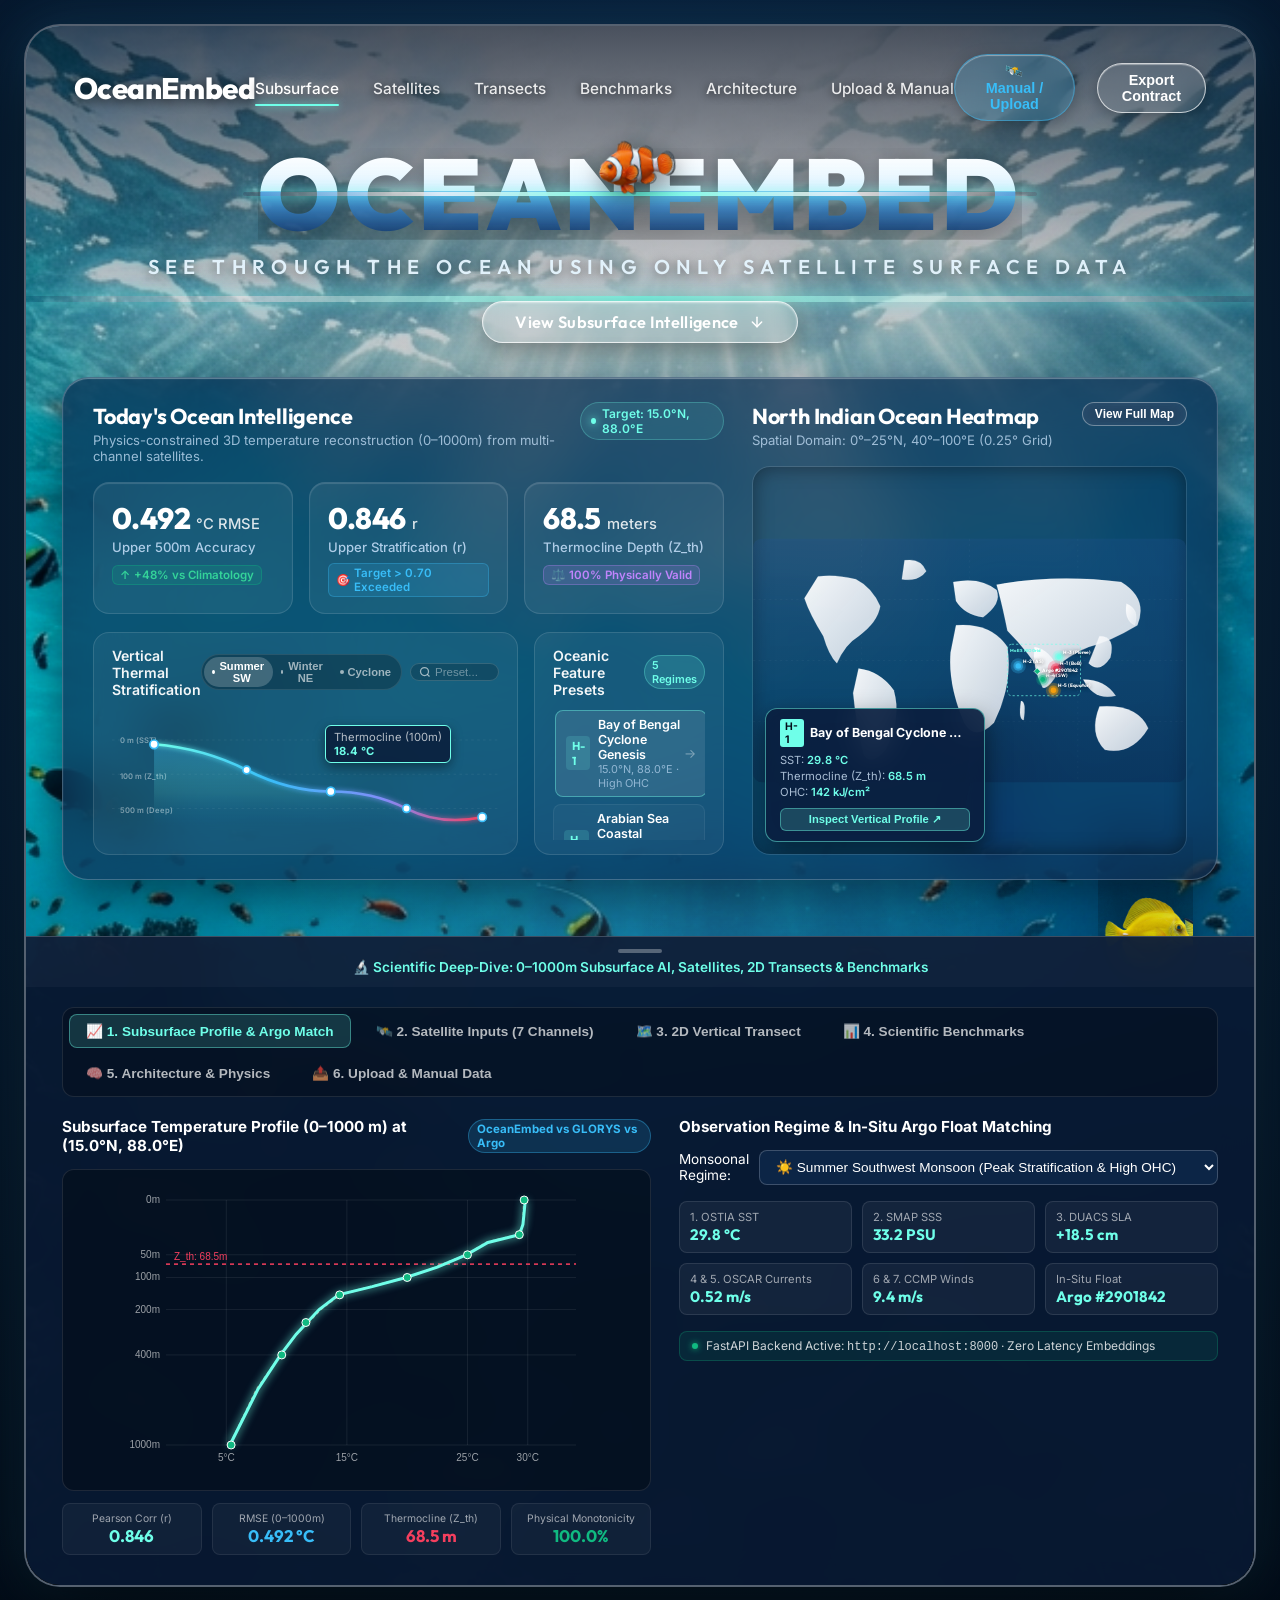
==== commit baba498c: "feat: add satellite data file upload, manual parameter sliders, and real-time AI inference" ====
--- a/index.html
+++ b/index.html
@@ -53,10 +53,12 @@
             <li><a href="#transects" class="nav-link" data-tab="tab3">Transects</a></li>
             <li><a href="#benchmarks" class="nav-link" data-tab="tab4">Benchmarks</a></li>
             <li><a href="#architecture" class="nav-link" data-tab="tab5">Architecture</a></li>
+            <li><a href="#upload" class="nav-link" data-tab="tab6">Upload & Manual</a></li>
           </ul>
         </nav>
 
         <div class="nav-right">
+          <button class="pill-btn upload-nav-btn" id="openUploadModalBtn" style="margin-right: 8px; background: rgba(56, 189, 248, 0.18); border: 1px solid rgba(56, 189, 248, 0.45); color: #38BDF8;">🛰️ Manual / Upload</button>
           <button class="pill-btn export-btn" id="exportDataBtn">Export Contract</button>
         </div>
       </header>
@@ -473,6 +475,7 @@
             <button class="d-tab-btn" data-dtab="tab-transect">🗺️ 3. 2D Vertical Transect</button>
             <button class="d-tab-btn" data-dtab="tab-benchmarks">📊 4. Scientific Benchmarks</button>
             <button class="d-tab-btn" data-dtab="tab-architecture">🧠 5. Architecture & Physics</button>
+            <button class="d-tab-btn" data-dtab="tab-upload">📤 6. Upload & Manual Data</button>
           </div>
 
           <!-- TAB 1 CONTENT: Subsurface Profile & In-Situ Validation -->
@@ -667,6 +670,159 @@
                 <p>Penalizes unstable density inversions at training time, mathematically ensuring 100% monotonic temperature profiles in the open ocean.</p>
               </div>
             </div>
+          <!-- TAB 6 CONTENT: Upload Satellite Data & Manual Entry -->
+          <div class="drawer-tab-pane" id="pane-tab-upload">
+            <div class="upload-suite-grid">
+              
+              <!-- Left: File Upload & Manual Inputs -->
+              <div class="upload-panel">
+                <div class="drawer-col-title">
+                  <span>🛰️ Step 1: Upload File or Set Manual Satellite Parameters</span>
+                </div>
+                
+                <!-- Drag & Drop Zone -->
+                <div class="upload-dropzone" id="uploadDropzone">
+                  <div class="dropzone-icon">📁</div>
+                  <div class="dropzone-text">
+                    <strong>Drag & drop satellite dataset here</strong>
+                    <span>or click to browse from your device</span>
+                  </div>
+                  <div class="file-badges">
+                    <span class="f-badge">NetCDF (.nc)</span>
+                    <span class="f-badge">CSV (.csv)</span>
+                    <span class="f-badge">JSON (.json)</span>
+                  </div>
+                  <input type="file" id="satelliteFileInput" class="hidden-file-input" accept=".csv,.json,.nc,.zarr">
+                </div>
+
+                <div style="display:flex; justify-content:space-between; align-items:center; margin: 12px 0 16px;">
+                  <span style="font-size:0.8rem; color:rgba(255,255,255,0.6);">Need a template?</span>
+                  <button type="button" class="link-btn" id="loadSampleCsvBtn">📥 Load Pre-filled Cyclone Sample</button>
+                </div>
+
+                <!-- Scenario Quick Presets -->
+                <div class="preset-pills-container">
+                  <span class="preset-label">Quick Scenarios:</span>
+                  <button type="button" class="preset-pill" data-scenario="cyclone">🌀 BoB Cyclone Genesis</button>
+                  <button type="button" class="preset-pill" data-scenario="upwelling">🌊 Arabian Sea Upwelling</button>
+                  <button type="button" class="preset-pill" data-scenario="warmpool">☀️ Equator Warm Pool</button>
+                </div>
+
+                <!-- Manual 7 Channel Controls Form -->
+                <form id="manualParamsForm" class="manual-form">
+                  <div class="form-row-coords">
+                    <div class="form-group">
+                      <label for="manLat">Latitude (°N):</label>
+                      <input type="number" id="manLat" step="0.25" min="0" max="25" value="15.00" class="styled-input">
+                    </div>
+                    <div class="form-group">
+                      <label for="manLon">Longitude (°E):</label>
+                      <input type="number" id="manLon" step="0.25" min="40" max="100" value="88.00" class="styled-input">
+                    </div>
+                    <div class="form-group">
+                      <label for="manDate">Target Date:</label>
+                      <input type="date" id="manDate" value="2026-05-15" class="styled-input">
+                    </div>
+                  </div>
+
+                  <div class="channels-sliders-grid">
+                    <div class="slider-field">
+                      <div class="slider-header">
+                        <label for="rangeSst">1. Sea Surface Temp (SST)</label>
+                        <span class="val-badge" id="valSst">29.8 °C</span>
+                      </div>
+                      <input type="range" id="rangeSst" min="20.0" max="33.0" step="0.1" value="29.8" class="ocean-range">
+                    </div>
+
+                    <div class="slider-field">
+                      <div class="slider-header">
+                        <label for="rangeSss">2. Sea Surface Salinity (SSS)</label>
+                        <span class="val-badge" id="valSss">33.2 PSU</span>
+                      </div>
+                      <input type="range" id="rangeSss" min="28.0" max="38.0" step="0.1" value="33.2" class="ocean-range">
+                    </div>
+
+                    <div class="slider-field">
+                      <div class="slider-header">
+                        <label for="rangeSla">3. Sea Level Anomaly (SLA)</label>
+                        <span class="val-badge" id="valSla">+18.5 cm</span>
+                      </div>
+                      <input type="range" id="rangeSla" min="-30.0" max="30.0" step="0.5" value="18.5" class="ocean-range">
+                    </div>
+
+                    <div class="slider-field">
+                      <div class="slider-header">
+                        <label for="rangeCurrU">4 & 5. Zonal / Merid Current</label>
+                        <span class="val-badge" id="valCurr">U: +0.42 | V: +0.31</span>
+                      </div>
+                      <div style="display:flex; gap:8px;">
+                        <input type="range" id="rangeCurrU" min="-1.5" max="1.5" step="0.05" value="0.42" class="ocean-range" title="U-Current">
+                        <input type="range" id="rangeCurrV" min="-1.5" max="1.5" step="0.05" value="0.31" class="ocean-range" title="V-Current">
+                      </div>
+                    </div>
+
+                    <div class="slider-field">
+                      <div class="slider-header">
+                        <label for="rangeWind">6 & 7. 10m Surface Winds</label>
+                        <span class="val-badge" id="valWind">U: -5.2 | V: +6.8</span>
+                      </div>
+                      <div style="display:flex; gap:8px;">
+                        <input type="range" id="rangeWindU" min="-20.0" max="20.0" step="0.5" value="-5.2" class="ocean-range" title="U-Wind">
+                        <input type="range" id="rangeWindV" min="-20.0" max="20.0" step="0.5" value="6.8" class="ocean-range" title="V-Wind">
+                      </div>
+                    </div>
+                  </div>
+
+                  <div style="margin-top: 18px; display:flex; gap:12px;">
+                    <button type="button" class="btn-execute-infer" id="btnExecuteCustomInfer">⚡ Run 0–1000m Subsurface AI Inference</button>
+                    <button type="button" class="btn-reset-form" id="btnResetForm">↺ Reset</button>
+                  </div>
+                </form>
+              </div>
+
+              <!-- Right: Computed Results & Subsurface Reconstruction -->
+              <div class="results-panel">
+                <div class="drawer-col-title">
+                  <span>🔮 Step 2: Instant 0–1000m Subsurface Thermal Reconstruction</span>
+                </div>
+
+                <div class="manual-canvas-box">
+                  <canvas id="manualProfileCanvas" width="460" height="340"></canvas>
+                </div>
+
+                <div class="computed-kpis-grid">
+                  <div class="c-kpi-card">
+                    <span class="c-lbl">Thermocline ($Z_{th}$)</span>
+                    <strong class="c-val" id="manualZth" style="color:#F43F5E;">68.5 m</strong>
+                  </div>
+                  <div class="c-kpi-card">
+                    <span class="c-lbl">Ocean Heat Content</span>
+                    <strong class="c-val" id="manualOhc" style="color:#38BDF8;">142 kJ/cm²</strong>
+                  </div>
+                  <div class="c-kpi-card">
+                    <span class="c-lbl">Mixed Layer Depth</span>
+                    <strong class="c-val" id="manualMld" style="color:#6FFFE9;">26.0 m</strong>
+                  </div>
+                  <div class="c-kpi-card">
+                    <span class="c-lbl">Physics Monotonicity</span>
+                    <strong class="c-val" id="manualStability" style="color:#10B981;">100% Stable</strong>
+                  </div>
+                </div>
+
+                <div class="code-snippet-box">
+                  <div class="code-hdr">
+                    <span>💻 Operational Command Line (CLI) & Python Ingestion</span>
+                  </div>
+                  <pre><code># 1. Batch NetCDF Ingestion:
+python -m src.pipeline --ingest-dir data/raw/ --date 2026-05-15
+
+# 2. REST API Programmatic Prediction:
+curl -X GET "https://ocean-embed-9sdyrypdq7wpefhf5ndzkv.streamlit.app/api/v1/predict?lat=15.0&lon=88.0&date=2026-05-15"</code></pre>
+                </div>
+
+              </div>
+
+            </div>
           </div>
 
         </div>
@@ -714,6 +870,32 @@
     </div>
   </div>
 
+  <!-- UPLOAD / MANUAL ENTRY DEDICATED MODAL -->
+  <div class="modal-overlay" id="uploadModal">
+    <div class="modal-glass-card modal-large">
+      <button class="modal-close" id="closeUploadModal">&times;</button>
+      <div class="modal-header">
+        <h3 class="modal-title">🛰️ Satellite Data Ingestion & Manual Entry</h3>
+        <p class="modal-subtitle">Upload satellite files or input manual observations to reconstruct subsurface thermal structure.</p>
+      </div>
+      
+      <div style="margin-bottom: 20px;">
+        <p style="font-size:0.9rem; color:rgba(220,240,255,0.85); line-height:1.5;">
+          You can provide satellite data in 3 standard ways:
+        </p>
+        <ul style="font-size:0.85rem; color:rgba(200,225,250,0.8); margin: 10px 0 15px 20px; line-height:1.6;">
+          <li><strong>1. File Upload:</strong> Drag & drop <code>.csv</code>, <code>.json</code>, or <code>.nc</code> (NetCDF) containing SST, SSS, SLA, Currents, and Winds.</li>
+          <li><strong>2. Manual Controls:</strong> Adjust the 7 satellite parameter sliders below in Tab 6 for instant point predictions.</li>
+          <li><strong>3. REST API / CLI:</strong> Run automated batch ingestion via <code>python -m src.pipeline --ingest-dir data/raw/</code>.</li>
+        </ul>
+      </div>
+
+      <div style="display:flex; justify-content:flex-end; gap:12px;">
+        <button class="modal-submit-btn" id="goToUploadTabBtn">⚡ Open Interactive Upload Suite</button>
+      </div>
+    </div>
+  </div>
+
   <script src="app.js"></script>
 </body>
 </html>
--- a/index.css
+++ b/index.css
@@ -1462,10 +1462,309 @@
   background: #FFFFFF;
 }
 
+/* ==========================================================================
+   Tab 6: Upload & Manual Data Ingestion Suite
+   ========================================================================== */
+.upload-suite-grid {
+  display: grid;
+  grid-template-columns: 1.15fr 1fr;
+  gap: 24px;
+}
+
+.upload-panel, .results-panel {
+  background: rgba(255, 255, 255, 0.04);
+  border: 1px solid var(--glass-border-subtle);
+  border-radius: 16px;
+  padding: 20px;
+}
+
+.upload-dropzone {
+  border: 2px dashed rgba(111, 255, 233, 0.4);
+  background: rgba(14, 42, 77, 0.45);
+  border-radius: 14px;
+  padding: 24px 16px;
+  text-align: center;
+  cursor: pointer;
+  transition: var(--transition-smooth);
+}
+
+.upload-dropzone:hover, .upload-dropzone.dragover {
+  border-color: var(--color-ocean-cyan);
+  background: rgba(111, 255, 233, 0.1);
+  box-shadow: 0 0 20px rgba(111, 255, 233, 0.2);
+}
+
+.dropzone-icon {
+  font-size: 2.2rem;
+  margin-bottom: 6px;
+}
+
+.dropzone-text strong {
+  display: block;
+  font-family: var(--font-heading);
+  font-size: 1.05rem;
+  color: #FFFFFF;
+}
+
+.dropzone-text span {
+  font-size: 0.8rem;
+  color: rgba(200, 225, 250, 0.75);
+}
+
+.file-badges {
+  display: flex;
+  justify-content: center;
+  gap: 8px;
+  margin-top: 12px;
+}
+
+.f-badge {
+  font-size: 0.72rem;
+  font-weight: 600;
+  padding: 3px 8px;
+  border-radius: 6px;
+  background: rgba(255, 255, 255, 0.1);
+  color: var(--color-ocean-cyan);
+  border: 1px solid rgba(255, 255, 255, 0.15);
+}
+
+.hidden-file-input {
+  display: none;
+}
+
+.link-btn {
+  background: none;
+  border: none;
+  color: var(--color-ocean-sky);
+  font-size: 0.82rem;
+  font-weight: 600;
+  cursor: pointer;
+  text-decoration: underline;
+  padding: 0;
+}
+
+.link-btn:hover {
+  color: var(--color-ocean-cyan);
+}
+
+.preset-pills-container {
+  display: flex;
+  align-items: center;
+  flex-wrap: wrap;
+  gap: 8px;
+  margin-bottom: 16px;
+  padding-bottom: 14px;
+  border-bottom: 1px solid rgba(255, 255, 255, 0.1);
+}
+
+.preset-label {
+  font-size: 0.78rem;
+  color: rgba(255, 255, 255, 0.7);
+  font-weight: 600;
+}
+
+.preset-pill {
+  background: rgba(255, 255, 255, 0.08);
+  border: 1px solid rgba(255, 255, 255, 0.15);
+  color: #FFFFFF;
+  font-size: 0.78rem;
+  font-weight: 500;
+  padding: 4px 10px;
+  border-radius: 999px;
+  cursor: pointer;
+  transition: var(--transition-smooth);
+}
+
+.preset-pill:hover {
+  background: rgba(111, 255, 233, 0.15);
+  border-color: var(--color-ocean-cyan);
+  color: var(--color-ocean-cyan);
+}
+
+.form-row-coords {
+  display: grid;
+  grid-template-columns: 1fr 1fr 1.2fr;
+  gap: 10px;
+  margin-bottom: 14px;
+}
+
+.form-group label {
+  display: block;
+  font-size: 0.75rem;
+  color: rgba(200, 225, 250, 0.8);
+  margin-bottom: 4px;
+}
+
+.styled-input {
+  width: 100%;
+  background: rgba(10, 30, 60, 0.8);
+  border: 1px solid rgba(255, 255, 255, 0.2);
+  border-radius: 8px;
+  color: #FFFFFF;
+  padding: 6px 10px;
+  font-size: 0.85rem;
+  font-family: var(--font-body);
+}
+
+.styled-input:focus {
+  outline: none;
+  border-color: var(--color-ocean-cyan);
+}
+
+.channels-sliders-grid {
+  display: flex;
+  flex-direction: column;
+  gap: 12px;
+}
+
+.slider-field {
+  background: rgba(255, 255, 255, 0.03);
+  border: 1px solid rgba(255, 255, 255, 0.08);
+  padding: 8px 12px;
+  border-radius: 10px;
+}
+
+.slider-header {
+  display: flex;
+  justify-content: space-between;
+  align-items: center;
+  margin-bottom: 6px;
+}
+
+.slider-header label {
+  font-size: 0.8rem;
+  font-weight: 600;
+  color: #E2E8F0;
+}
+
+.val-badge {
+  font-family: var(--font-heading);
+  font-size: 0.82rem;
+  font-weight: 700;
+  color: var(--color-ocean-cyan);
+  background: rgba(111, 255, 233, 0.12);
+  padding: 2px 8px;
+  border-radius: 6px;
+}
+
+.ocean-range {
+  width: 100%;
+  height: 5px;
+  background: rgba(255, 255, 255, 0.2);
+  border-radius: 4px;
+  outline: none;
+  -webkit-appearance: none;
+  cursor: pointer;
+}
+
+.ocean-range::-webkit-slider-thumb {
+  -webkit-appearance: none;
+  width: 15px;
+  height: 15px;
+  border-radius: 50%;
+  background: var(--color-ocean-cyan);
+  box-shadow: 0 0 8px var(--color-ocean-cyan);
+  cursor: pointer;
+}
+
+.btn-execute-infer {
+  flex: 1;
+  background: linear-gradient(135deg, #0284C7 0%, #06B6D4 100%);
+  border: none;
+  color: #FFFFFF;
+  padding: 10px 16px;
+  border-radius: 10px;
+  font-family: var(--font-heading);
+  font-size: 0.9rem;
+  font-weight: 700;
+  cursor: pointer;
+  box-shadow: 0 4px 14px rgba(2, 132, 199, 0.4);
+  transition: var(--transition-smooth);
+}
+
+.btn-execute-infer:hover {
+  filter: brightness(1.15);
+  transform: translateY(-1px);
+}
+
+.btn-reset-form {
+  background: rgba(255, 255, 255, 0.1);
+  border: 1px solid rgba(255, 255, 255, 0.2);
+  color: #FFFFFF;
+  padding: 10px 14px;
+  border-radius: 10px;
+  font-weight: 600;
+  font-size: 0.85rem;
+  cursor: pointer;
+}
+
+.manual-canvas-box {
+  background: rgba(5, 20, 42, 0.85);
+  border: 1px solid var(--glass-border-subtle);
+  border-radius: 14px;
+  padding: 12px;
+  margin-bottom: 14px;
+  display: flex;
+  justify-content: center;
+}
+
+.computed-kpis-grid {
+  display: grid;
+  grid-template-columns: repeat(2, 1fr);
+  gap: 10px;
+  margin-bottom: 14px;
+}
+
+.c-kpi-card {
+  background: rgba(255, 255, 255, 0.05);
+  border: 1px solid rgba(255, 255, 255, 0.1);
+  padding: 10px 12px;
+  border-radius: 10px;
+}
+
+.c-lbl {
+  display: block;
+  font-size: 0.72rem;
+  color: rgba(200, 225, 250, 0.7);
+  text-transform: uppercase;
+}
+
+.c-val {
+  font-family: var(--font-heading);
+  font-size: 1.15rem;
+  font-weight: 700;
+}
+
+.code-snippet-box {
+  background: rgba(3, 10, 20, 0.9);
+  border: 1px solid rgba(255, 255, 255, 0.12);
+  border-radius: 10px;
+  padding: 10px 14px;
+}
+
+.code-hdr {
+  font-size: 0.75rem;
+  font-weight: 600;
+  color: rgba(255, 255, 255, 0.7);
+  margin-bottom: 6px;
+}
+
+.code-snippet-box pre {
+  margin: 0;
+  overflow-x: auto;
+}
+
+.code-snippet-box code {
+  font-family: 'SFMono-Regular', Consolas, Menlo, monospace;
+  font-size: 0.75rem;
+  color: #6FFFE9;
+}
+
 /* Responsive */
 @media (max-width: 1100px) {
   .dashboard-grid { grid-template-columns: 1fr; }
   .drawer-grid { grid-template-columns: 1fr; }
+  .upload-suite-grid { grid-template-columns: 1fr; }
   .sat-grid-6 { grid-template-columns: 1fr 1fr; }
 }
 
@@ -1479,4 +1778,6 @@
   .analytics-subrow { grid-template-columns: 1fr; }
   .sat-grid-6 { grid-template-columns: 1fr; }
   .arch-grid { grid-template-columns: 1fr; }
-}
+  .upload-suite-grid { grid-template-columns: 1fr; }
+  .form-row-coords { grid-template-columns: 1fr; }
+}
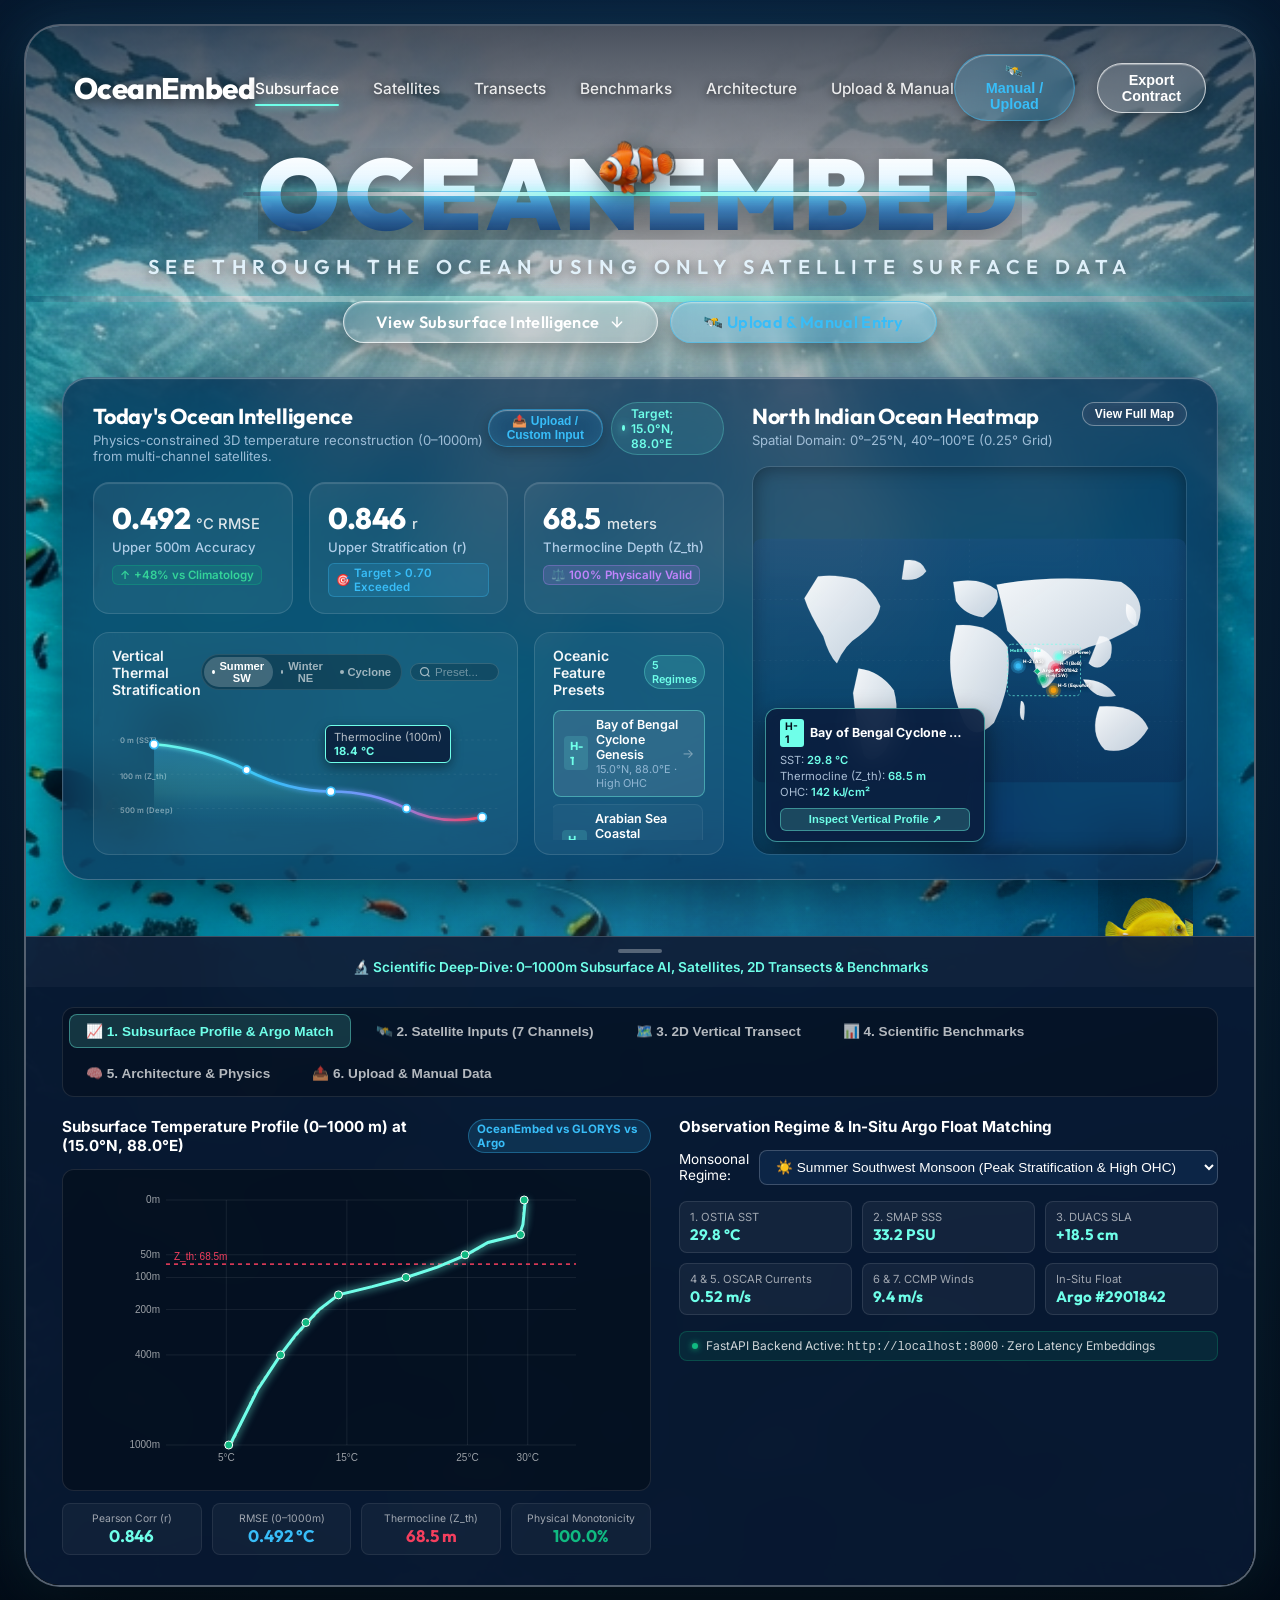
==== commit 5eed4607: "fix: responsive upload suite and direct touch navigation across all mobile, tablet, and desktop devi" ====
--- a/index.html
+++ b/index.html
@@ -92,13 +92,16 @@
           <p class="hero-subtitle" id="heroSubtitle">SEE THROUGH THE OCEAN USING ONLY SATELLITE SURFACE DATA</p>
 
           <!-- CTA Pill Button -->
-          <div class="hero-cta-wrapper">
+          <div class="hero-cta-wrapper" style="display:flex; justify-content:center; gap:12px; flex-wrap:wrap;">
             <button class="glass-pill-btn cta-btn" id="viewDashboardBtn">
               <span>View Subsurface Intelligence</span>
               <svg class="cta-arrow" width="16" height="16" viewBox="0 0 24 24" fill="none" stroke="currentColor" stroke-width="2.2" stroke-linecap="round" stroke-linejoin="round">
                 <line x1="12" y1="5" x2="12" y2="19"></line>
                 <polyline points="19 12 12 19 5 12"></polyline>
               </svg>
+            </button>
+            <button class="glass-pill-btn cta-upload-btn" id="heroUploadBtn" style="background:rgba(56,189,248,0.22); border-color:rgba(56,189,248,0.5); color:#38BDF8;">
+              <span>🛰️ Upload & Manual Entry</span>
             </button>
           </div>
         </div>
@@ -114,9 +117,12 @@
                   <h2 class="section-title" id="analyticsTitle">Today's Ocean Intelligence</h2>
                   <p class="section-subtext" id="analyticsSubtext">Physics-constrained 3D temperature reconstruction (0–1000m) from multi-channel satellites.</p>
                 </div>
-                <div class="live-indicator">
-                  <span class="pulse-dot"></span>
-                  <span class="indicator-text" id="liveStatusText">Target: 15.0°N, 88.0°E</span>
+                <div style="display:flex; align-items:center; gap:8px;">
+                  <button class="pill-btn upload-quick-btn" id="dashboardUploadBtn" style="font-size:0.75rem; padding:4px 10px; background:rgba(56,189,248,0.18); border:1px solid rgba(56,189,248,0.45); color:#38BDF8; cursor:pointer;">📤 Upload / Custom Input</button>
+                  <div class="live-indicator">
+                    <span class="pulse-dot"></span>
+                    <span class="indicator-text" id="liveStatusText">Target: 15.0°N, 88.0°E</span>
+                  </div>
                 </div>
               </div>
 
--- a/index.css
+++ b/index.css
@@ -1383,15 +1383,19 @@
 .modal-overlay {
   position: fixed;
   inset: 0;
-  z-index: 1000;
-  background: rgba(3, 13, 26, 0.8);
-  backdrop-filter: blur(12px);
+  z-index: 999999;
+  background: rgba(3, 13, 26, 0.88);
+  backdrop-filter: blur(14px);
+  -webkit-backdrop-filter: blur(14px);
   display: flex;
   align-items: center;
   justify-content: center;
   opacity: 0;
   pointer-events: none;
   transition: opacity 0.3s ease;
+  padding: 16px;
+  overflow-y: auto;
+  -webkit-overflow-scrolling: touch;
 }
 
 .modal-overlay.open {
@@ -1400,32 +1404,46 @@
 }
 
 .modal-glass-card {
-  width: 90%;
-  max-width: 440px;
-  background: rgba(14, 42, 77, 0.95);
+  width: 94%;
+  max-width: 460px;
+  max-height: 90vh;
+  overflow-y: auto;
+  -webkit-overflow-scrolling: touch;
+  background: rgba(14, 42, 77, 0.96);
   border: 1.5px solid var(--glass-border-light);
   border-radius: 24px;
-  padding: 32px;
-  box-shadow: 0 25px 60px rgba(0, 0, 0, 0.7);
+  padding: 28px 24px;
+  box-shadow: 0 25px 60px rgba(0, 0, 0, 0.75);
   position: relative;
+  margin: auto;
 }
 
 .modal-large {
-  max-width: 760px;
+  max-width: 780px;
 }
 
 .modal-close {
   position: absolute;
-  top: 18px;
-  right: 20px;
-  background: none;
-  border: none;
-  color: rgba(255, 255, 255, 0.6);
-  font-size: 1.8rem;
-  cursor: pointer;
+  top: 16px;
+  right: 18px;
+  background: rgba(255, 255, 255, 0.1);
+  border: 1px solid rgba(255, 255, 255, 0.2);
+  border-radius: 50%;
+  width: 34px;
+  height: 34px;
+  display: flex;
+  align-items: center;
+  justify-content: center;
+  color: rgba(255, 255, 255, 0.85);
+  font-size: 1.4rem;
+  line-height: 1;
+  cursor: pointer;
+  z-index: 10;
+  transition: var(--transition-smooth);
 }
 
 .modal-close:hover {
+  background: rgba(255, 255, 255, 0.25);
   color: #FFFFFF;
 }
 
@@ -1766,18 +1784,83 @@
   .drawer-grid { grid-template-columns: 1fr; }
   .upload-suite-grid { grid-template-columns: 1fr; }
   .sat-grid-6 { grid-template-columns: 1fr 1fr; }
+  .drawer-tab-nav { overflow-x: auto; flex-wrap: nowrap; -webkit-overflow-scrolling: touch; }
 }
 
 @media (max-width: 768px) {
-  .app-viewport { padding: 10px; }
-  .window-frame { border-radius: 20px; }
-  .top-nav { padding: 16px 20px; }
-  .nav-center { display: none; }
-  .title-text { font-size: 3rem; }
+  .app-viewport { padding: 6px; }
+  .window-frame { border-radius: 16px; }
+  .top-nav {
+    flex-direction: column;
+    align-items: stretch;
+    gap: 12px;
+    padding: 14px 16px;
+  }
+  .nav-left {
+    display: flex;
+    justify-content: space-between;
+    align-items: center;
+  }
+  .nav-center {
+    display: flex;
+    width: 100%;
+    overflow-x: auto;
+    -webkit-overflow-scrolling: touch;
+    scrollbar-width: none;
+    padding-bottom: 2px;
+  }
+  .nav-center::-webkit-scrollbar {
+    display: none;
+  }
+  .nav-links {
+    display: flex;
+    gap: 6px;
+    width: max-content;
+  }
+  .nav-link {
+    font-size: 0.78rem;
+    padding: 6px 12px;
+    white-space: nowrap;
+  }
+  .nav-right {
+    display: flex;
+    justify-content: flex-end;
+    gap: 8px;
+    flex-wrap: wrap;
+  }
+  .pill-btn {
+    font-size: 0.75rem;
+    padding: 6px 12px;
+  }
+  .title-text { font-size: 2.8rem; }
+  .hero-subtitle { font-size: 0.85rem; letter-spacing: 0.15em; }
   .metrics-cards-row { grid-template-columns: 1fr; }
   .analytics-subrow { grid-template-columns: 1fr; }
   .sat-grid-6 { grid-template-columns: 1fr; }
   .arch-grid { grid-template-columns: 1fr; }
   .upload-suite-grid { grid-template-columns: 1fr; }
   .form-row-coords { grid-template-columns: 1fr; }
-}
+  .computed-kpis-grid { grid-template-columns: 1fr; }
+  .drawer-tab-nav {
+    overflow-x: auto;
+    flex-wrap: nowrap;
+    -webkit-overflow-scrolling: touch;
+    padding: 4px;
+  }
+  .d-tab-btn {
+    white-space: nowrap;
+    font-size: 0.78rem;
+    padding: 6px 12px;
+  }
+  .manual-canvas-box canvas {
+    max-width: 100%;
+    height: auto;
+  }
+}
+
+@media (max-width: 480px) {
+  .title-text { font-size: 2.2rem; }
+  .hero-clownfish-img { width: 140px; }
+  .top-nav { padding: 10px 12px; }
+  .modal-glass-card { padding: 20px 16px; border-radius: 18px; }
+}
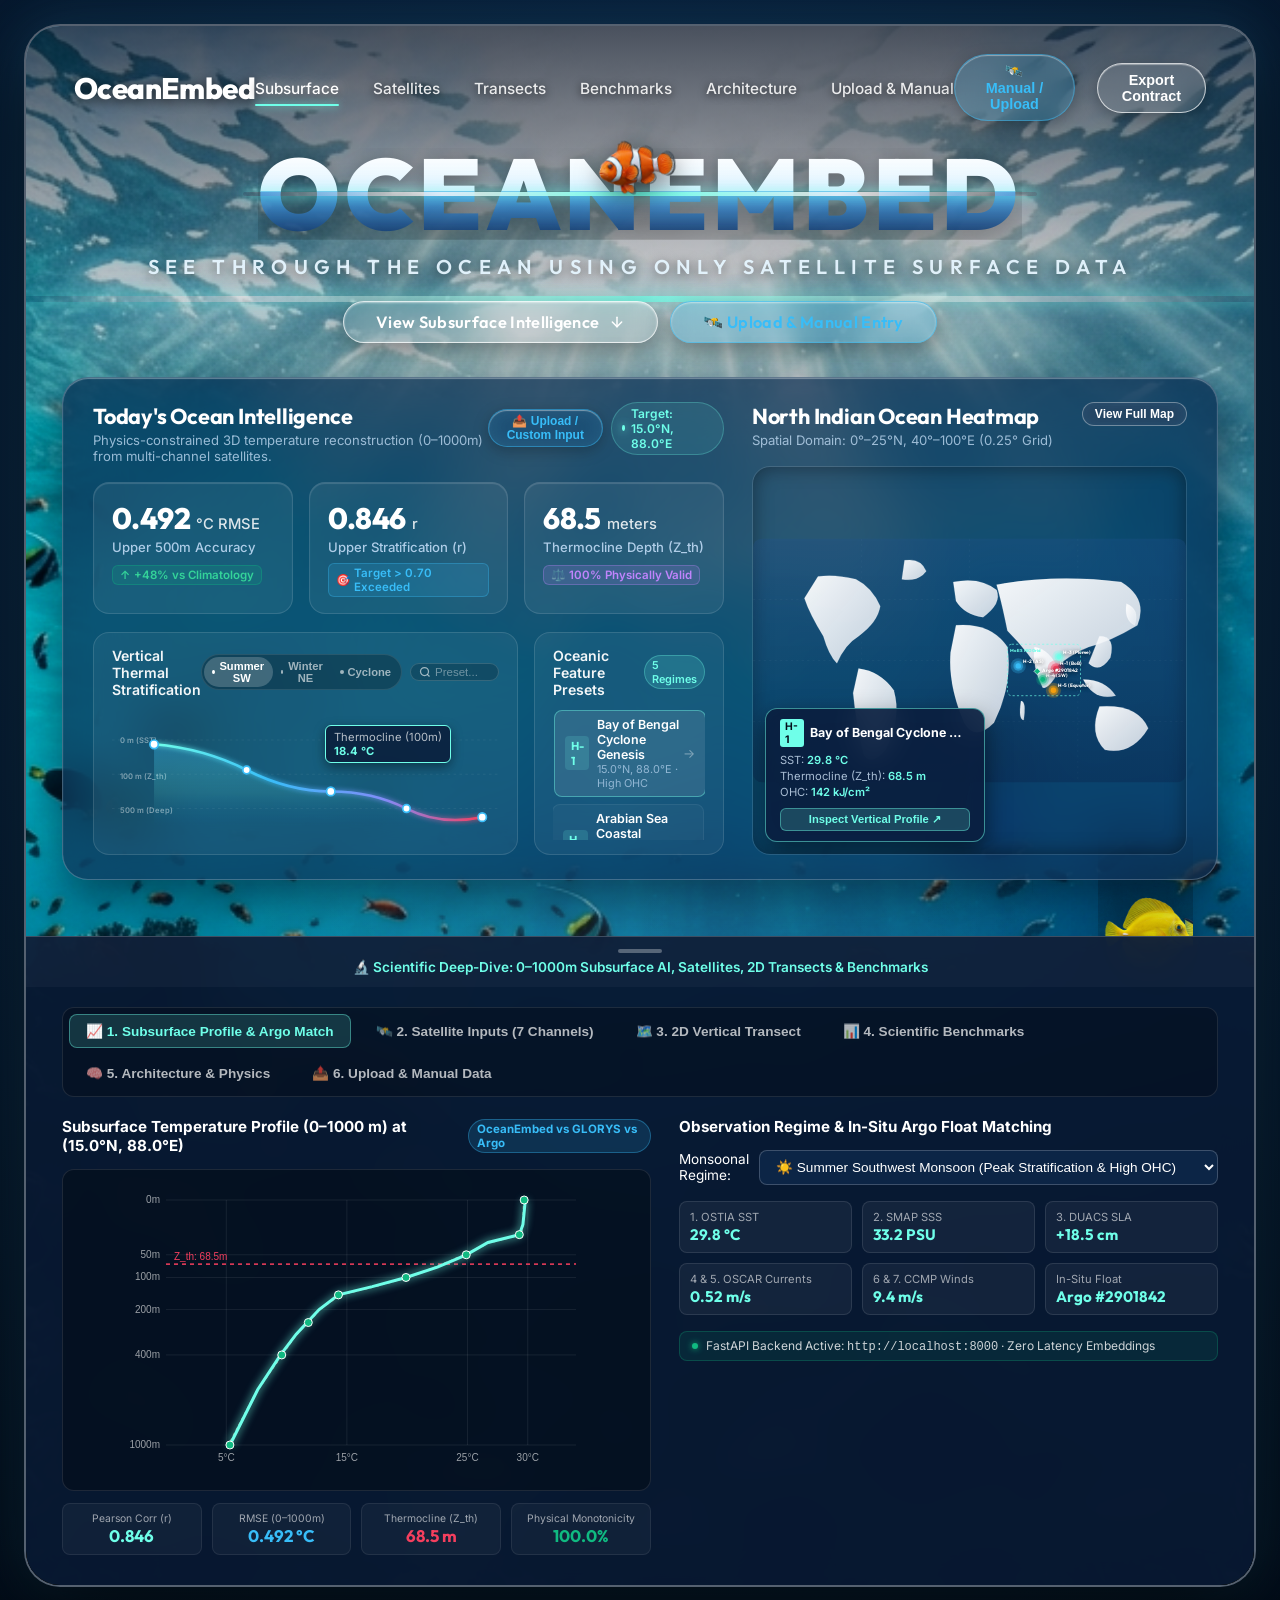
==== commit 373c6d2c: "fix: resolve DOM nesting bug to ensure Upload & Manual Data section opens reliably on all devices" ====
--- a/index.html
+++ b/index.html
@@ -676,6 +676,8 @@
                 <p>Penalizes unstable density inversions at training time, mathematically ensuring 100% monotonic temperature profiles in the open ocean.</p>
               </div>
             </div>
+          </div>
+
           <!-- TAB 6 CONTENT: Upload Satellite Data & Manual Entry -->
           <div class="drawer-tab-pane" id="pane-tab-upload">
             <div class="upload-suite-grid">
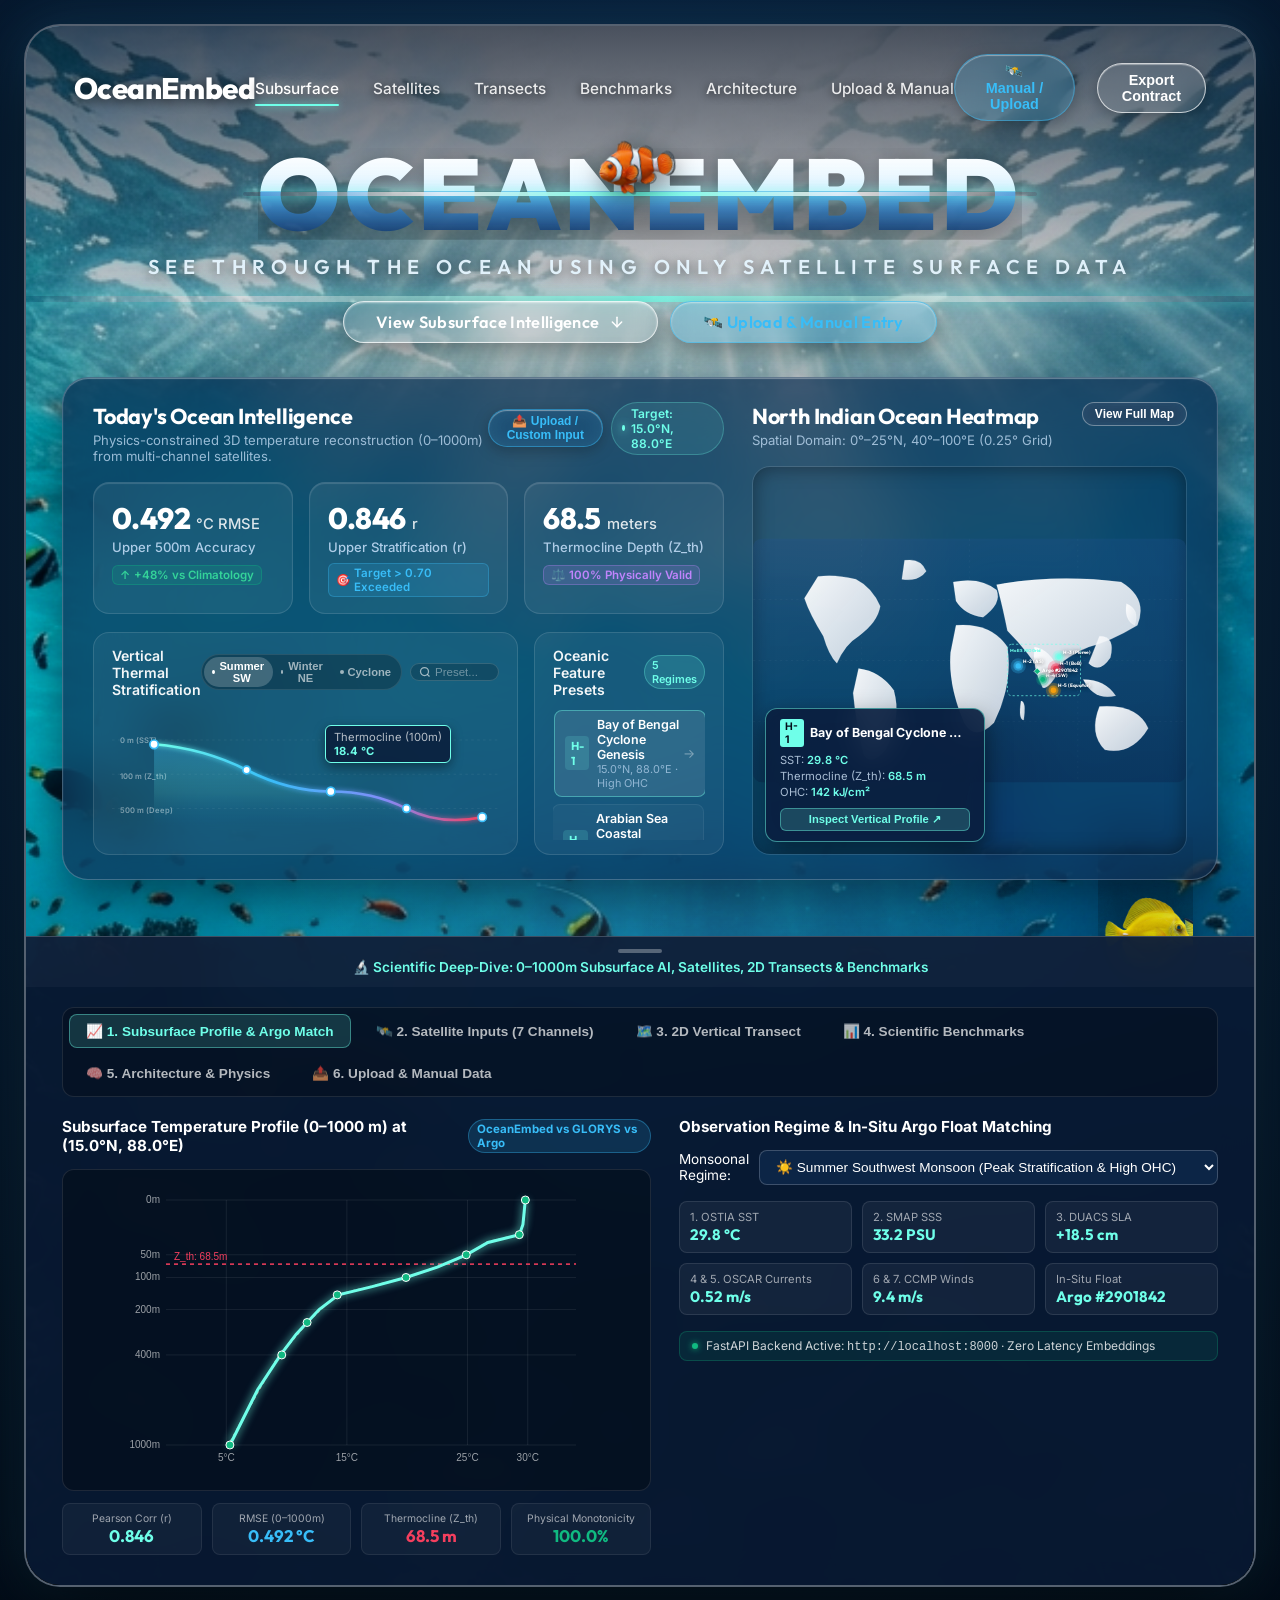
==== commit 1befe98b: "feat: implement JPEG/JPG satellite image ingestion, 0.25 deg grid harmonization, and 15 standard dep" ====
--- a/index.html
+++ b/index.html
@@ -685,27 +685,41 @@
               <!-- Left: File Upload & Manual Inputs -->
               <div class="upload-panel">
                 <div class="drawer-col-title">
-                  <span>🛰️ Step 1: Upload File or Set Manual Satellite Parameters</span>
+                  <span>🛰️ Step 1: Upload Satellite Image (JPEG / JPG / PNG) or Data File</span>
                 </div>
                 
                 <!-- Drag & Drop Zone -->
                 <div class="upload-dropzone" id="uploadDropzone">
-                  <div class="dropzone-icon">📁</div>
+                  <div class="dropzone-icon">🛰️</div>
                   <div class="dropzone-text">
-                    <strong>Drag & drop satellite dataset here</strong>
-                    <span>or click to browse from your device</span>
+                    <strong>Drag & drop satellite image or dataset here</strong>
+                    <span>Supports JPEG, JPG, PNG thermal images or NetCDF/CSV/JSON data</span>
                   </div>
                   <div class="file-badges">
+                    <span class="f-badge">JPEG / JPG (.jpg, .jpeg)</span>
+                    <span class="f-badge">PNG (.png)</span>
                     <span class="f-badge">NetCDF (.nc)</span>
                     <span class="f-badge">CSV (.csv)</span>
-                    <span class="f-badge">JSON (.json)</span>
-                  </div>
-                  <input type="file" id="satelliteFileInput" class="hidden-file-input" accept=".csv,.json,.nc,.zarr">
-                </div>
-
-                <div style="display:flex; justify-content:space-between; align-items:center; margin: 12px 0 16px;">
-                  <span style="font-size:0.8rem; color:rgba(255,255,255,0.6);">Need a template?</span>
-                  <button type="button" class="link-btn" id="loadSampleCsvBtn">📥 Load Pre-filled Cyclone Sample</button>
+                  </div>
+                  <input type="file" id="satelliteFileInput" class="hidden-file-input" accept=".jpg,.jpeg,.png,.csv,.json,.nc,.zarr">
+                </div>
+
+                <!-- Satellite Image Optical Preview Box (When Image Uploaded) -->
+                <div class="sat-image-preview-container" id="satImagePreviewBox" style="display:block; margin-top: 14px;">
+                  <div style="display:flex; justify-content:space-between; align-items:center; margin-bottom: 6px;">
+                    <span style="font-size:0.8rem; font-weight:600; color:#38BDF8;">🗺️ Optical Satellite Heatmap View (Click to Inspect Point):</span>
+                    <span id="activeImageLabel" style="font-size:0.75rem; color:#6FFFE9;">OSTIA Thermal IR (.jpg)</span>
+                  </div>
+                  <div class="image-canvas-wrapper" style="position:relative; background:#020b18; border-radius:10px; overflow:hidden; border:1px solid rgba(255,255,255,0.15);">
+                    <canvas id="satelliteImageCanvas" width="460" height="220" style="display:block; width:100%; height:auto; cursor:crosshair;"></canvas>
+                    <div id="imageHoverCoords" style="position:absolute; bottom:6px; right:8px; font-size:0.72rem; background:rgba(0,0,0,0.7); padding:2px 8px; border-radius:4px; color:#FFFFFF; pointer-events:none;">Coordinates: 15.0°N, 88.0°E | SST: 29.8°C</div>
+                  </div>
+                </div>
+
+                <div style="display:flex; justify-content:space-between; align-items:center; margin: 12px 0 14px; flex-wrap:wrap; gap:8px;">
+                  <button type="button" class="link-btn" id="loadSampleSstJpgBtn">🛰️ Sample Satellite JPEG (OSTIA)</button>
+                  <button type="button" class="link-btn" id="loadSampleCycloneJpgBtn">🌀 Cyclone Satellite JPEG</button>
+                  <button type="button" class="link-btn" id="loadSampleCsvBtn">📥 CSV Table</button>
                 </div>
 
                 <!-- Scenario Quick Presets -->
@@ -792,6 +806,9 @@
               <div class="results-panel">
                 <div class="drawer-col-title">
                   <span>🔮 Step 2: Instant 0–1000m Subsurface Thermal Reconstruction</span>
+                </div>
+                <div style="font-size:0.75rem; color:#6FFFE9; margin-bottom: 8px; font-weight:500;">
+                  Standard Depths: (0, 5, 10, 20, 30, 50, 75, 100, 125, 150, 200, 300, 500, 700, 1000) m
                 </div>
 
                 <div class="manual-canvas-box">
